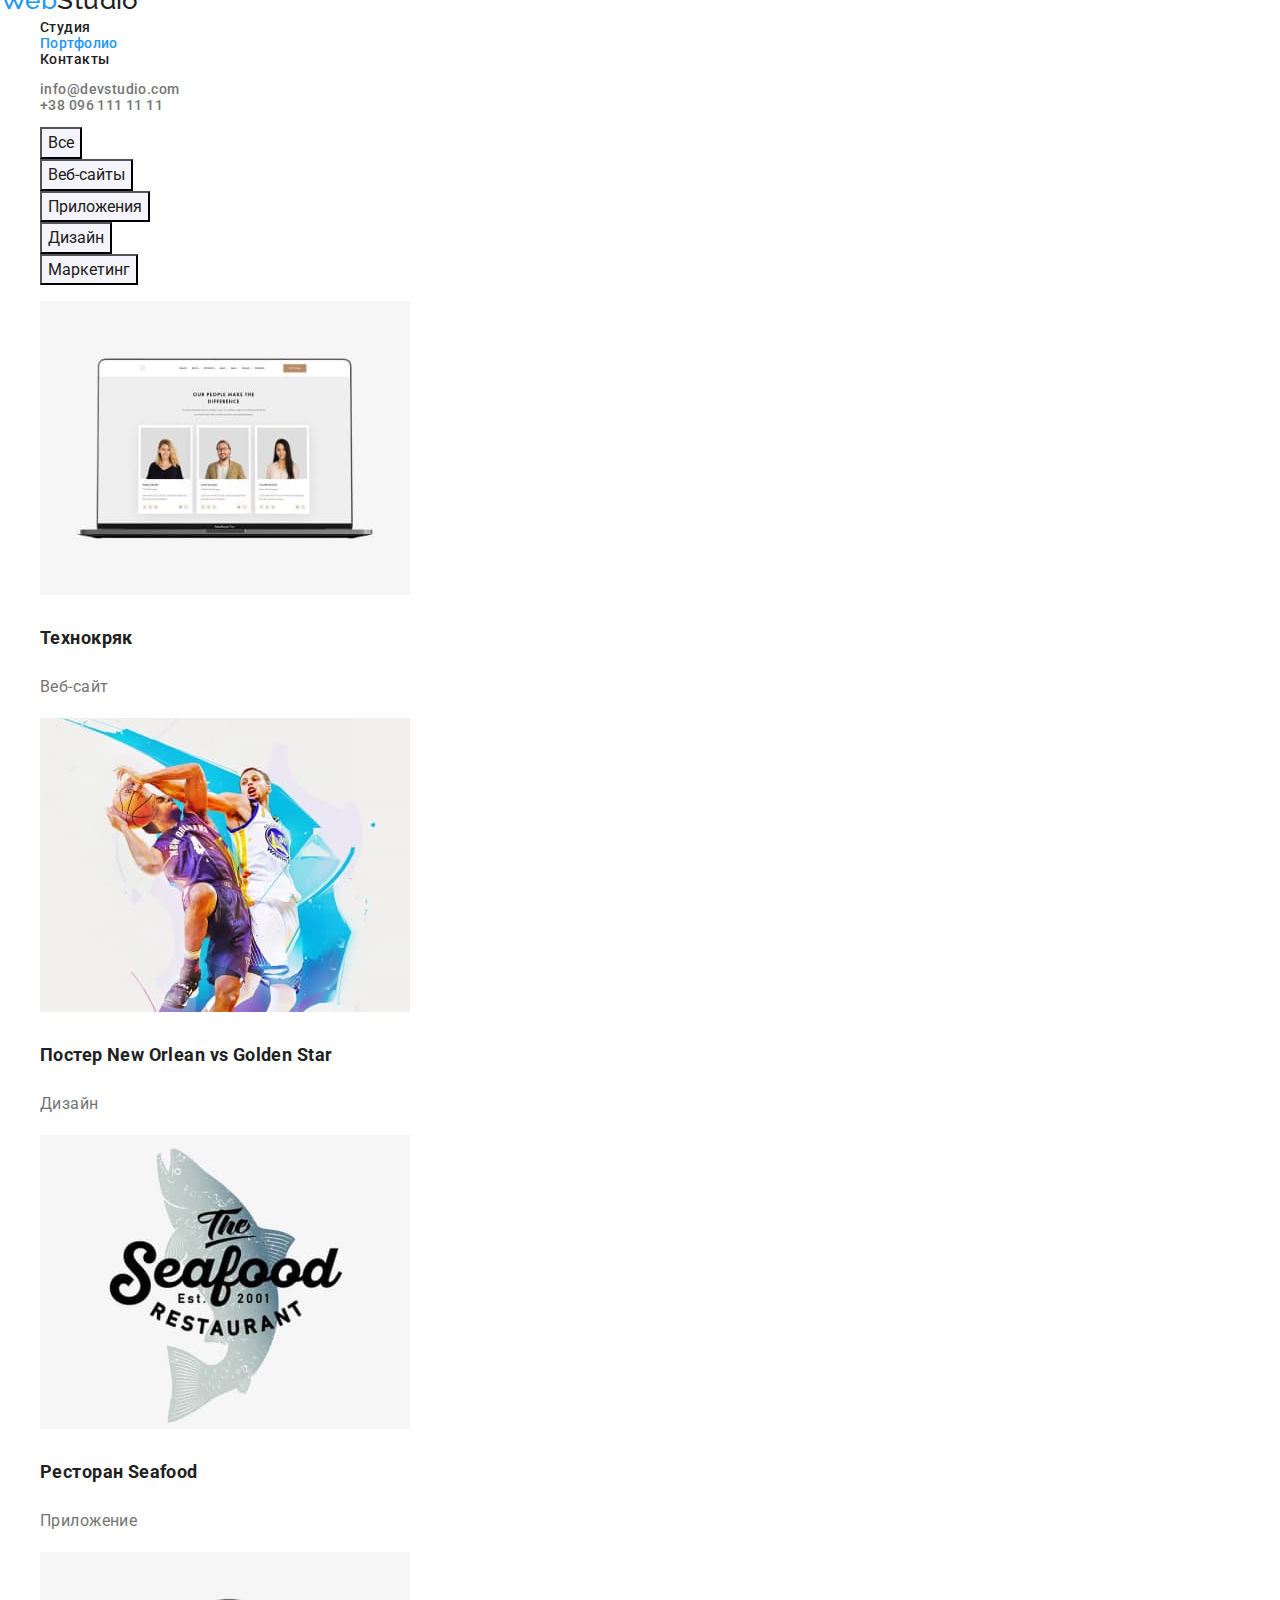
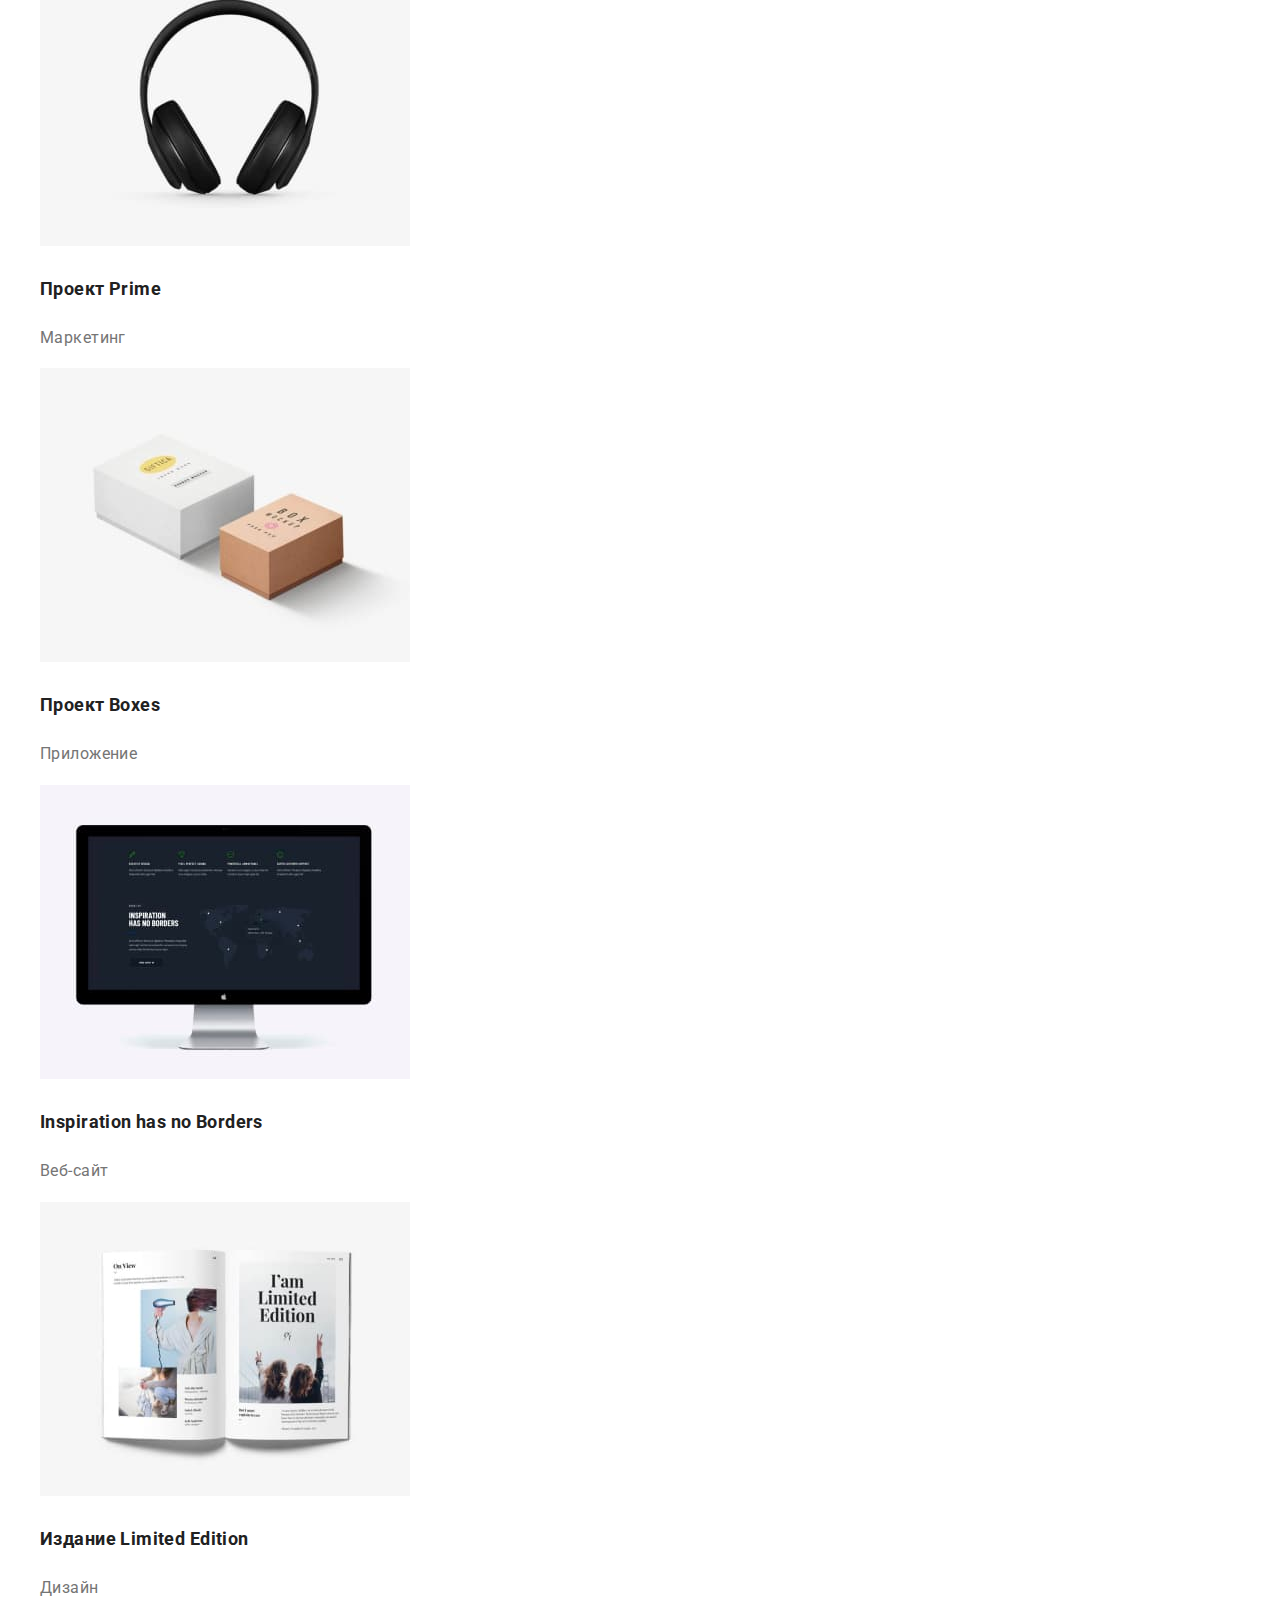
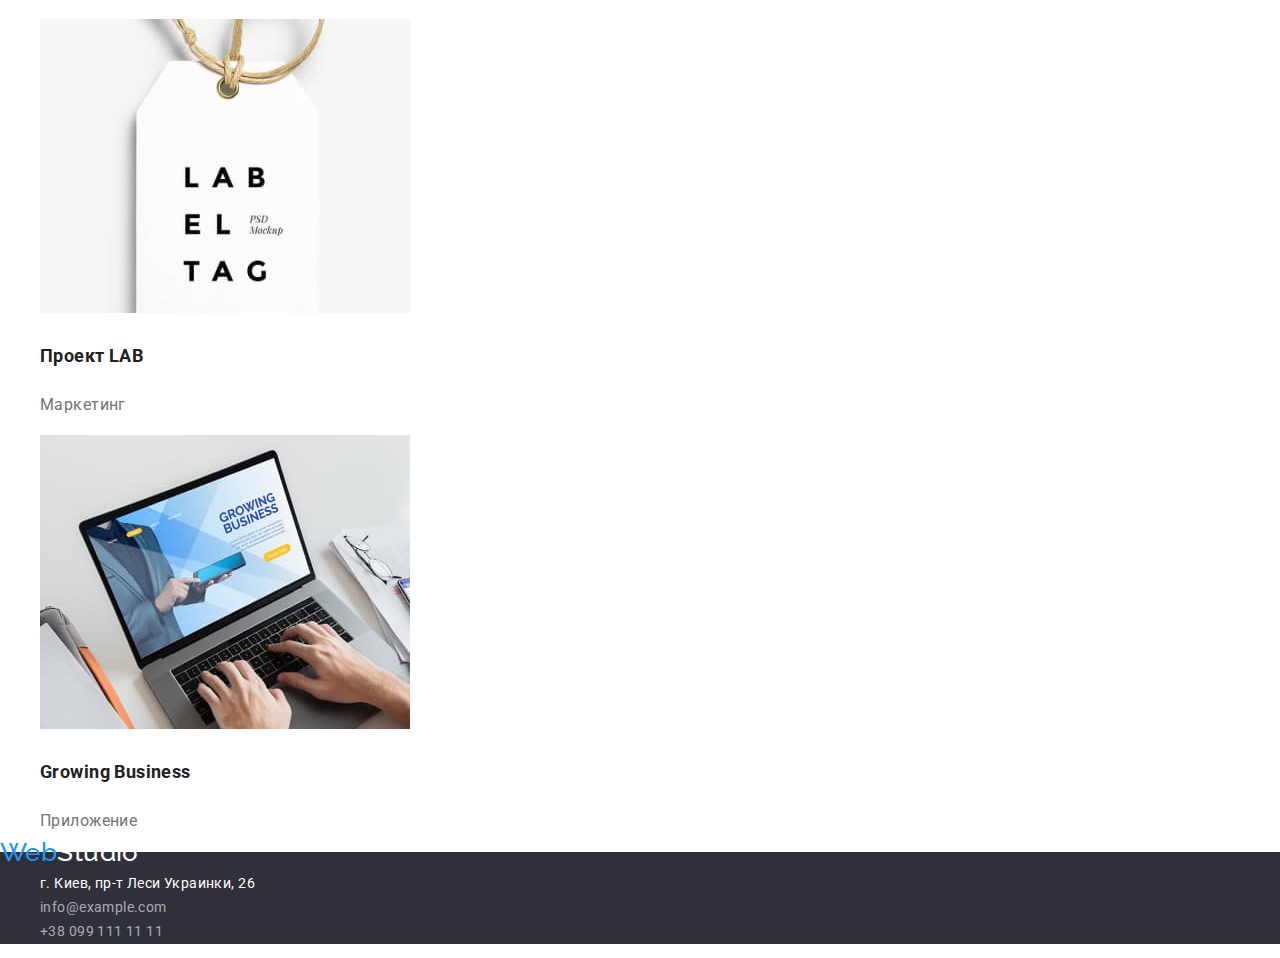
==== portfolio.html @ 85809b9b "Initial commit" ====
<!DOCTYPE html>
<html lang="en">

<head>
    <meta charset="UTF-8">
    <meta http-equiv="X-UA-Compatible" content="IE=edge">
    <meta name="viewport" content="width=device-width, initial-scale=1.0">
    <title>portfolio</title>
    <link rel="preconnect" href="https://fonts.gstatic.com">
    <link
        href="https://fonts.googleapis.com/css2?family=Raleway:wght@700&family=Roboto:wght@400;500;700;900&display=swap"
        rel="stylesheet">
    <link rel="stylesheet"
        href="https://cdnjs.cloudflare.com/ajax/libs/modern-normalize/0.2.0/modern-normalize.min.css">
    <link rel="stylesheet" href="./css/style.css">
</head>

<body>
    <!--шапка-->
    <header>
        <nav>
            <a class="logo" href="/index.html">
                Web<span class="accent">Studio</span>
            </a>

            <ul class="site-nav list">
                <li><a href="./index.html" class="link">Студия</a></li>
                <li><a href="./portfolio.html" class="link current">Портфолио</a></li>
                <li><a href="" class="link">Контакты</a></li>
            </ul>
        </nav>
        <ul class="auth-nav list">
            <li><a href="mailto:info@devstudio.com" class="link">info@devstudio.com</a></li>
            <li><a href="tel:+380961111111" class="link">+38 096 111 11 11</a></li>
        </ul>
    </header>
    <main>
        <!-- уникальный контент страницы-->
        <section class="section-advantages">
            <ul>
                <li><button type="button" class="button link primary secandary">Все</button></li>
                <li><button type="button" class="button link">Веб-сайты</button></li>
                <li><button type="button" class="button link">Приложения</button></li>
                <li><button type="button" class="button link">Дизайн</button></li>
                <li><button type="button" class="button link">Маркетинг</button> </li>
            </ul>
            <!--особенности-->

            <ul class="section-filter">
                <li><img src="./imagest/page2/img8.jpg" alt="Технокряк" width="370">
                    <h2 class="filter">Технокряк</h2>
                    <p>Веб-сайт</p>
                </li>
                <li><img src="./imagest/page2/img9.jpg" alt="Постер New Orlean vs Golden Star" width="370">
                    <h2 class="filter">Постер New Orlean vs Golden Star</h2>
                    <p>Дизайн</p>
                </li>
                <li><img src="./imagest/page2/img10.jpg" alt="Ресторан Seafood" width="370">
                    <h2 class="filter">Ресторан Seafood</h2>
                    <p>Приложение</p>
                </li>
                <li><img src="./imagest/page2/img11.jpg" alt="Проект Prime" width="370">
                    <h2 class="filter">Проект Prime</h2>
                    <p>Маркетинг</p>
                </li>
                <li>
                    <img src="./imagest/page2/img12.jpg" alt="Проект Boxes" width="370">
                    <h2 class="filter">Проект Boxes</h2>
                    <p>Приложение</p>
                </li>
                <li>
                    <img src="./imagest/page2/img13.jpg" alt="Inspiration has no Borders" width="370">
                    <h2 class="filter">Inspiration has no Borders</h2>
                    <p>Веб-сайт</p>
                </li>
                <li>
                    <img src="./imagest/page2/img14.jpg" alt="Издание Limited Edition" width="370">
                    <h2 class="filter">Издание Limited Edition</h2>
                    <p>Дизайн</p>
                </li>
                <li>
                    <img src="./imagest/page2/img15.jpg" alt="Проект LAB" width="370">
                    <h2 class=" filter">Проект LAB</h2>
                    <p>Маркетинг</p>
                </li>
                <li>
                    <img src="./imagest/page2/img16.jpg" alt="Growing Business" width="370">
                    <h2 class="filter">Growing Business</h2>
                    <p>Приложение</p>
                </li>
            </ul>
        </section>
    </main>
    <!-- подвал страницы-->
    <footer class="">
        <div class="dark-bg">
            <a class="logo" href="/index.html">
                Web<span class="accent-logo">Studio</span>
            </a>
            <address>
                <ul class="address-nav list">
                    <li class="address-item"> <a href="" class="link">г. Киев, пр-т Леси Украинки, 26</a> </li>
                    <li> <a href="mailto:info@example.com" class="link">info@example.com</a> </li>
                    <li> <a href="tel:+380991111111" class="link">+38 099 111 11 11</a> </li>
                </ul>
            </address>
        </div>
    </footer>
</body>

</html>
---- css/style.css ----
/*#2F303A вторичный цвет фона  */
/* #212121    основной цвет текста */
/*  #757575 вторичный цвет текста */
/* #ffffff  белый  */
/*#2196F3 акцент */
/*  */

:root {
  --primary-text-color: #212121;
  --list-text-color: #757575;
  --accent-color: #2196f3;
  --premiry-bg-color: #f5f4fa;
  --white-color: #ffffff;
  --dark-bg-color: #2F303A;
}


body {
  font-family: Roboto, sans-serif;
  font-weight:500;
  font-size: 14px;
  line-height:1.71px;
  letter-spacing: 0.03em;
  color:var(--list-text-color);
  background: var(--white-color);
  color: var(--primary-text-color);

}
/* logo */

.logo {
  font-family: Raleway, sans-serif;
  color: var(--accent-color);
  font-size: 26px;
  line-height: 1.2px;
  text-decoration: none;
}
.accent {
  color: var(--primary-text-color);
}

.accent-logo{
  color: var(--white-color);
}

ul {
  list-style: none;
}

/* sait nav */

.site-nav .link {
  color: var(--primary-text-color);
  font-style: 500;
  font-size: 14px;
  line-height: 1.14;
  text-decoration: none;
}
.site-nav .link:hover,
.site-nav .link:focus {
  color: var(--accent-color);
}
.site-nav .link.current {
  color: var(--accent-color);
}

/* auth nav */

.auth-nav .link {
  color: var(--list-text-color);
  font-style: 500;
  font-size: 14px;
  line-height: 1.14;
  text-decoration: none;
}

.auth-nav .link:hover,
.auth-nav .link:focus {
  color: var(--accent-color);
}

/* hero */

.hero-title {
  font-weight: 900;
  font-size: 44px;
  line-height: 1.36;
  text-align: center;
  color: var(--white-color);
}

/* button */

.button {
  background-color: var(--premiry-bg-color);
  color: var(--primary-text-color);
  font-style: 500;
  font-size: 16px;
  line-height: 1.6;
  cursor: pointer;
}

.button.link:hover,
.button.link:focus {
  background-color: var(--accent-color);
  color: var(--white-color);
}

.button.primary {
  background-color: var(--accent-color);
  color: var(--white-color);
}
.button.secandary {
  color: var(--primary-text-color);
  background-color: var(--premiry-bg-color);
}

/* section */
.section-title {
  color: var(--primary-text-color);
  font-weight: 700;
  font-size: 14px;
  line-height: 1.14;
}

/* features */
.feature {
  color: var(--list-text-color);
  font-weight: 400;
  font-size: 14px;
  line-height: 1.7;
}
.section-filter {
  color: var(--list-text-color);
  font-weight: 400;
  font-size: 16px;
  line-height: 1.87;
}
.filter {
  color: var(--primary-text-color);
  font-weight: 700;
  font-size: 18px;
  line-height: 2;
}

.section-caption {
  color: var(--primary-text-color);
  font-weight: 700;
  font-size: 36px;
  line-height: 1.16;
  text-align: center;
}

/* team */

.section{
  background:var(--premiry-bg-color);
}



.team {
  background: var(--white-color);
  font-weight: 400;
  font-size: 16px;
  line-height: 1.18;
}

.section-team {
  color: var(--primary-text-color);
  font-weight: 500;
  font-size: 16px;
  line-height: 1.18;
}

.dark-bg{
background:var(--dark-bg-color)

}

.address-nav .link{
font-weight: 400;
font-size: 14px;
font-style: normal;
line-height: 1.71;
letter-spacing: 0.03em;
color: rgba(255, 255, 255, 0.6);
 text-decoration: none;
}

.address-item .link{
color: var(--white-color)
}

.address-nav .link:hover,
.address-nav .link:focus {
  color: var(--accent-color);
}
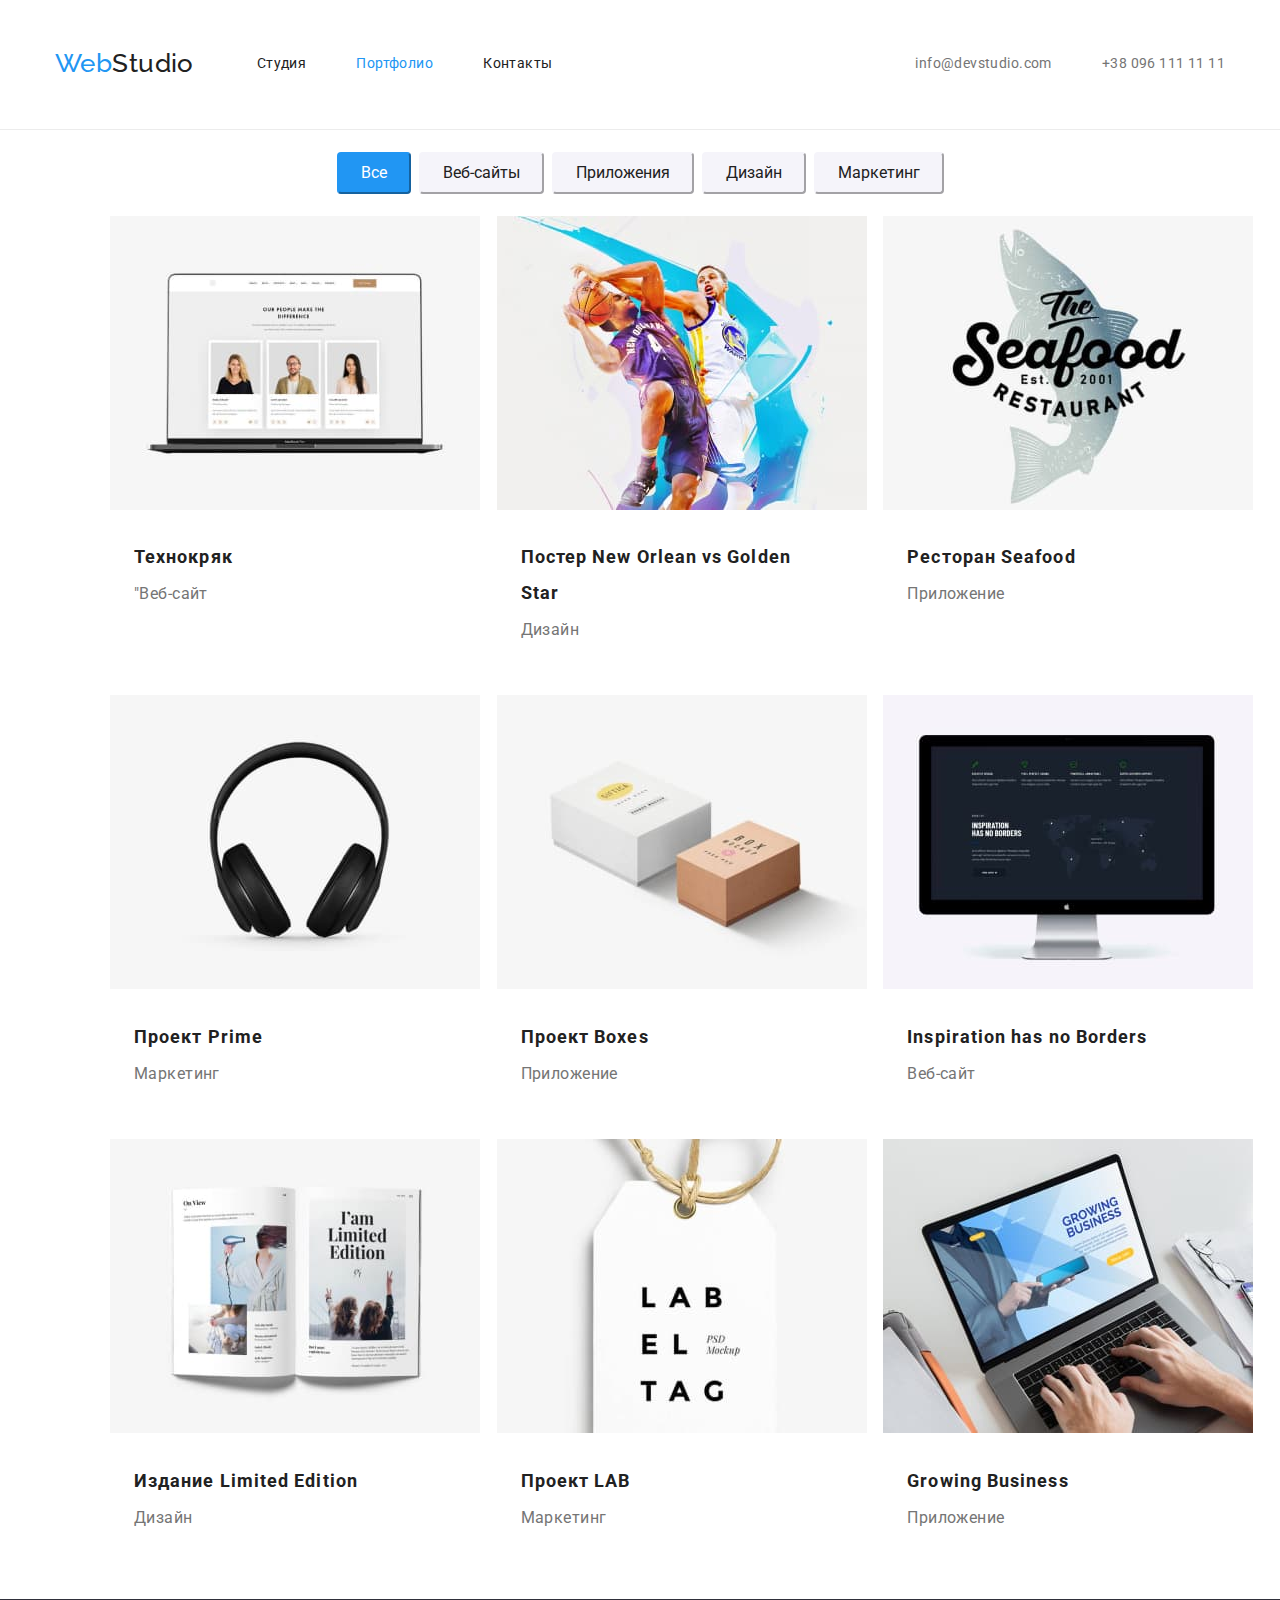
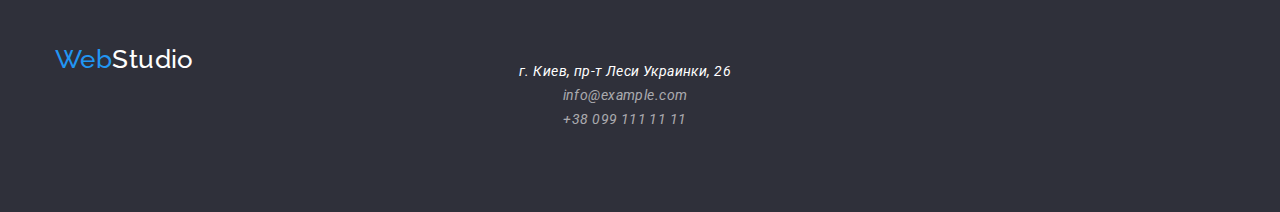
==== commit 91fe362a: "home-work-03" ====
--- a/portfolio.html
+++ b/portfolio.html
@@ -1,111 +1,215 @@
 <!DOCTYPE html>
 <html lang="en">
+  <head>
+    <meta charset="UTF-8" />
+    <meta http-equiv="X-UA-Compatible" content="IE=edge" />
+    <meta name="viewport" content="width=device-width, initial-scale=1.0" />
+    <title>portfolio</title>
+    <link rel="preconnect" href="https://fonts.gstatic.com" />
+    <link
+      href="https://fonts.googleapis.com/css2?family=Raleway:wght@700&family=Roboto:wght@400;500;700;900&display=swap"
+      rel="stylesheet"
+    />
+    <link
+      rel="stylesheet"
+      href="https://cdnjs.cloudflare.com/ajax/libs/modern-normalize/0.2.0/modern-normalize.min.css"
+    />
+    <link rel="stylesheet" href="./css/style.css" />
+  </head>
 
-<head>
-    <meta charset="UTF-8">
-    <meta http-equiv="X-UA-Compatible" content="IE=edge">
-    <meta name="viewport" content="width=device-width, initial-scale=1.0">
-    <title>portfolio</title>
-    <link rel="preconnect" href="https://fonts.gstatic.com">
-    <link
-        href="https://fonts.googleapis.com/css2?family=Raleway:wght@700&family=Roboto:wght@400;500;700;900&display=swap"
-        rel="stylesheet">
-    <link rel="stylesheet"
-        href="https://cdnjs.cloudflare.com/ajax/libs/modern-normalize/0.2.0/modern-normalize.min.css">
-    <link rel="stylesheet" href="./css/style.css">
-</head>
-
-<body>
+  <body>
     <!--шапка-->
-    <header>
+    <header class="header">
+      <div class="container">
         <nav>
-            <a class="logo" href="/index.html">
-                Web<span class="accent">Studio</span>
-            </a>
-
-            <ul class="site-nav list">
-                <li><a href="./index.html" class="link">Студия</a></li>
-                <li><a href="./portfolio.html" class="link current">Портфолио</a></li>
-                <li><a href="" class="link">Контакты</a></li>
-            </ul>
+          <a class="logo" href="/index.html">
+            Web<span class="accent">Studio</span>
+          </a>
+          <ul class="site-nav list">
+            <li class="item"><a href="./index.html" class="link">Студия</a></li>
+            <li class="item">
+              <a href="./portfolio.html" class="link current">Портфолио</a>
+            </li>
+            <li class="item"><a href="" class="link">Контакты</a></li>
+          </ul>
         </nav>
-        <ul class="auth-nav list">
-            <li><a href="mailto:info@devstudio.com" class="link">info@devstudio.com</a></li>
-            <li><a href="tel:+380961111111" class="link">+38 096 111 11 11</a></li>
+        <ul class="contacts list">
+          <li class="item">
+            <a href="mailto:info@devstudio.com" class="link"
+              >info@devstudio.com</a
+            >
+          </li>
+          <li class="item">
+            <a href="tel:+380961111111" class="link">+38 096 111 11 11</a>
+          </li>
         </ul>
+      </div>
     </header>
     <main>
-        <!-- уникальный контент страницы-->
-        <section class="section-advantages">
-            <ul>
-                <li><button type="button" class="button link primary secandary">Все</button></li>
-                <li><button type="button" class="button link">Веб-сайты</button></li>
-                <li><button type="button" class="button link">Приложения</button></li>
-                <li><button type="button" class="button link">Дизайн</button></li>
-                <li><button type="button" class="button link">Маркетинг</button> </li>
+      <!-- уникальный контент страницы-->
+      <section class="portfolio">
+        <div class="container">
+          <ul class="filter-button">
+            <li class="link">
+              <button type="button" class="filter-button link primary">
+                Все
+              </button>
+            </li>
+            <li class="link">
+              <button type="button" class="filter-button link secandary">
+                Веб-сайты
+              </button>
+            </li>
+            <li class="link">
+              <button type="button" class="filter-button link secandary">
+                Приложения
+              </button>
+            </li>
+            <li class="link">
+              <button type="button" class="filter-button link secandary">
+                Дизайн
+              </button>
+            </li>
+            <li class="link">
+              <button type="button" class="filter-button link secandary">
+                Маркетинг
+              </button>
+            </li>
+          </ul>
+          <!--особенности-->
+
+          <div class="container">
+            <ul class="grid">
+              <li class="item">
+                <img
+                  src="./imagest/page2/img8.jpg"
+                  alt="Технокряк"
+                  width="370"
+                />
+                <div class="card-text">
+                  <h2 class="grid-title">Технокряк</h2>
+                  <p class="grid-text">"Веб-сайт</p>
+                </div>
+              </li>
+              <li class="item">
+                <img
+                  src="./imagest/page2/img9.jpg"
+                  alt="Постер New Orlean vs Golden Star"
+                  width="370"
+                />
+                <div class="card-text">
+                  <h2 class="grid-title">Постер New Orlean vs Golden Star</h2>
+                  <p class="grid-text">Дизайн</p>
+                </div>
+              </li>
+              <li class="item">
+                <img
+                  src="./imagest/page2/img10.jpg"
+                  alt="Ресторан Seafood"
+                  width="370"
+                />
+                <div class="card-text">
+                  <h2 class="grid-title">Ресторан Seafood</h2>
+                  <p class="grid-text">Приложение</p>
+                </div>
+              </li>
+              <li class="item">
+                <img
+                  src="./imagest/page2/img11.jpg"
+                  alt="Проект Prime"
+                  width="370"
+                />
+                <div class="card-text">
+                  <h2 class="grid-title">Проект Prime</h2>
+                  <p class="grid-text">Маркетинг</p>
+                </div>
+              </li>
+              <li class="item">
+                <img
+                  src="./imagest/page2/img12.jpg"
+                  alt="Проект Boxes"
+                  width="370"
+                />
+                <div class="card-text">
+                  <h2 class="grid-title">Проект Boxes</h2>
+                  <p class="grid-text">Приложение</p>
+                </div>
+              </li>
+              <li class="item">
+                <img
+                  src="./imagest/page2/img13.jpg"
+                  alt="Inspiration has no Borders"
+                  width="370"
+                />
+                <div class="card-text">
+                  <h2 class="grid-title">Inspiration has no Borders</h2>
+                  <p class="grid-text">Веб-сайт</p>
+                </div>
+              </li>
+              <li class="item">
+                <img
+                  src="./imagest/page2/img14.jpg"
+                  alt="Издание Limited Edition"
+                  width="370"
+                />
+                <div class="card-text">
+                  <h2 class="grid-title">Издание Limited Edition</h2>
+                  <p class="grid-text">Дизайн</p>
+                </div>
+              </li>
+              <li class="item">
+                <img
+                  src="./imagest/page2/img15.jpg"
+                  alt="Проект LAB"
+                  width="370"
+                />
+                <div class="card-text">
+                  <h2 class="grid-title">Проект LAB</h2>
+                  <p class="grid-text">Маркетинг</p>
+                </div>
+              </li>
+              <li class="item">
+                <img
+                  src="./imagest/page2/img16.jpg"
+                  alt="Growing Business"
+                  width="370"
+                />
+                <div class="card-text">
+                  <h2 class="grid-title">Growing Business</h2>
+                  <p class="grid-text">Приложение</p>
+                </div>
+              </li>
             </ul>
-            <!--особенности-->
-
-            <ul class="section-filter">
-                <li><img src="./imagest/page2/img8.jpg" alt="Технокряк" width="370">
-                    <h2 class="filter">Технокряк</h2>
-                    <p>Веб-сайт</p>
-                </li>
-                <li><img src="./imagest/page2/img9.jpg" alt="Постер New Orlean vs Golden Star" width="370">
-                    <h2 class="filter">Постер New Orlean vs Golden Star</h2>
-                    <p>Дизайн</p>
-                </li>
-                <li><img src="./imagest/page2/img10.jpg" alt="Ресторан Seafood" width="370">
-                    <h2 class="filter">Ресторан Seafood</h2>
-                    <p>Приложение</p>
-                </li>
-                <li><img src="./imagest/page2/img11.jpg" alt="Проект Prime" width="370">
-                    <h2 class="filter">Проект Prime</h2>
-                    <p>Маркетинг</p>
-                </li>
-                <li>
-                    <img src="./imagest/page2/img12.jpg" alt="Проект Boxes" width="370">
-                    <h2 class="filter">Проект Boxes</h2>
-                    <p>Приложение</p>
-                </li>
-                <li>
-                    <img src="./imagest/page2/img13.jpg" alt="Inspiration has no Borders" width="370">
-                    <h2 class="filter">Inspiration has no Borders</h2>
-                    <p>Веб-сайт</p>
-                </li>
-                <li>
-                    <img src="./imagest/page2/img14.jpg" alt="Издание Limited Edition" width="370">
-                    <h2 class="filter">Издание Limited Edition</h2>
-                    <p>Дизайн</p>
-                </li>
-                <li>
-                    <img src="./imagest/page2/img15.jpg" alt="Проект LAB" width="370">
-                    <h2 class=" filter">Проект LAB</h2>
-                    <p>Маркетинг</p>
-                </li>
-                <li>
-                    <img src="./imagest/page2/img16.jpg" alt="Growing Business" width="370">
-                    <h2 class="filter">Growing Business</h2>
-                    <p>Приложение</p>
-                </li>
-            </ul>
-        </section>
+          </div>
+        </div>
+      </section>
     </main>
     <!-- подвал страницы-->
-    <footer class="">
-        <div class="dark-bg">
-            <a class="logo" href="/index.html">
-                Web<span class="accent-logo">Studio</span>
-            </a>
-            <address>
-                <ul class="address-nav list">
-                    <li class="address-item"> <a href="" class="link">г. Киев, пр-т Леси Украинки, 26</a> </li>
-                    <li> <a href="mailto:info@example.com" class="link">info@example.com</a> </li>
-                    <li> <a href="tel:+380991111111" class="link">+38 099 111 11 11</a> </li>
-                </ul>
-            </address>
-        </div>
+    <footer class="dark-bg">
+      <div class="container">
+        <a class="link logo" href="./index.html">
+          Web<span class="accent-logo">Studio</span>
+        </a>
+        <address class="connektion">
+          <ul class="address-nav list">
+            <li class="address-item">
+              <a class="link addres" href="">
+                г. Киев, пр-т Леси Украинки, 26</a
+              >
+            </li>
+            <li>
+              <a class="link mail" href="mailto:info@example.com"
+                >info@example.com</a
+              >
+            </li>
+            <li>
+              <a class="link tell" href="tel:+380991111111"
+                >+38 099 111 11 11</a
+              >
+            </li>
+          </ul>
+        </address>
+      </div>
     </footer>
-</body>
-
-</html>+  </body>
+</html>
--- a/css/style.css
+++ b/css/style.css
@@ -11,24 +11,68 @@
   --accent-color: #2196f3;
   --premiry-bg-color: #f5f4fa;
   --white-color: #ffffff;
-  --dark-bg-color: #2F303A;
-}
-
+  --dark-bg-color: #2f303a;
+  --border-header: #ececec;
+  --box-shadow: 0px 1px 3px rgba(0, 0, 0, 0.12), 0px 1px 1px rgba(0, 0, 0, 0.14),
+    0px 2px 1px rgba(0, 0, 0, 0.2);
+  --border-exemple: #eeeeee;
+}
+
+html {
+  box-sizing: border-box;
+}
+
+*,
+*::after,
+*::before {
+  box-sizing: inherit;
+}
 
 body {
   font-family: Roboto, sans-serif;
-  font-weight:500;
-  font-size: 14px;
-  line-height:1.71px;
+  font-weight: 500;
+  font-size: 14px;
+  line-height: 1.71px;
   letter-spacing: 0.03em;
-  color:var(--list-text-color);
+  color: var(--list-text-color);
   background: var(--white-color);
   color: var(--primary-text-color);
-
-}
+}
+/* контейнер навигации*/
+
+.container {
+  width: 1200px;
+  padding-left: 15px;
+  padding-right: 15px;
+  margin-left: auto;
+  margin-right: auto;
+}
+.list {
+  list-style: none;
+  padding-left: 0;
+  margin: 0;
+}
+
+h1,
+h2,
+h3,
+h4,
+h5,
+h6,
+p {
+  margin-top: 0;
+}
+
+.img {
+  display: block;
+  max-width: 100%;
+  height: auto;
+}
+
 /* logo */
 
 .logo {
+  display: block;
   font-family: Raleway, sans-serif;
   color: var(--accent-color);
   font-size: 26px;
@@ -39,19 +83,53 @@
   color: var(--primary-text-color);
 }
 
-.accent-logo{
-  color: var(--white-color);
+.accent-logo {
+  color: var(--white-color);
+}
+
+.logo {
+  margin-right: 93px;
 }
 
 ul {
   list-style: none;
 }
-
+nav {
+  display: inline-flex;
+  align-items: center;
+}
+
+.header .container {
+  display: flex;
+  align-items: center;
+  justify-content: space-between;
+  padding-top: 24px;
+  padding-bottom: 25px;
+}
+header {
+  border-bottom: 1px solid var(--border-header);
+}
 /* sait nav */
 
+.site-nav {
+  display: flex;
+}
+
+.site-nav .item:last-child {
+  margin-right: 0;
+}
+
+.site-nav .item:not(:last-child),
+.contacts .item:not(:last-child) {
+  margin-right: 50px;
+}
+
 .site-nav .link {
-  color: var(--primary-text-color);
-  font-style: 500;
+  display: block;
+  padding-top: 32px;
+  padding-bottom: 32px;
+
+  color: var(--primary-text-color);
   font-size: 14px;
   line-height: 1.14;
   text-decoration: none;
@@ -64,58 +142,105 @@
   color: var(--accent-color);
 }
 
-/* auth nav */
-
-.auth-nav .link {
+/* contacts */
+
+.contacts {
+  display: inline-flex;
+}
+
+.contacts .link {
+  display: block;
+  padding-top: 32px;
+  padding-bottom: 32px;
+
   color: var(--list-text-color);
-  font-style: 500;
   font-size: 14px;
   line-height: 1.14;
   text-decoration: none;
 }
 
-.auth-nav .link:hover,
-.auth-nav .link:focus {
+.contacts .link:hover,
+.contacts .link:focus {
   color: var(--accent-color);
 }
 
+.section {
+  padding-top: 94px;
+  padding-bottom: 94px;
+}
+
 /* hero */
+.hero {
+  background-color: var(--dark-bg-color);
+  text-align: center;
+  padding-top: 200px;
+  padding-bottom: 200px;
+}
 
 .hero-title {
+  width: 696px;
+  margin-right: auto;
+  margin-left: auto;
+  margin-bottom: 30px;
+
+  color: var(--white-color);
   font-weight: 900;
   font-size: 44px;
   line-height: 1.36;
-  text-align: center;
-  color: var(--white-color);
 }
 
 /* button */
 
 .button {
-  background-color: var(--premiry-bg-color);
-  color: var(--primary-text-color);
-  font-style: 500;
+  border-radius: 4px;
+  min-width: 200px;
+  min-height: 50px;
+
+  color: var(--white-color);
+  background-color: var(--accent-color);
+  font-weight: 700;
+  font-size: 16px;
+  line-height: 1.87;
+  letter-spacing: 0.06em;
+  cursor: pointer;
+}
+
+/*  fiter */
+l .filter-button {
+  display: flex;
+  justify-content: center;
+}
+
+.filter-button {
+  padding: 6px 22px;
+  border-radius: 4px;
+
+  color: var(--premiry-bg-color);
+  color: var(--primary-text-color);
   font-size: 16px;
   line-height: 1.6;
   cursor: pointer;
 }
 
-.button.link:hover,
-.button.link:focus {
+.filter-button.link:hover,
+.filter-button.link:focus {
   background-color: var(--accent-color);
   color: var(--white-color);
 }
 
-.button.primary {
+.filter-button.primary {
   background-color: var(--accent-color);
   color: var(--white-color);
-}
-.button.secandary {
+  border-color: var(--accent-color);
+}
+.filter-button.secandary {
   color: var(--primary-text-color);
   background-color: var(--premiry-bg-color);
+  border-color: var(--premiry-bg-color);
 }
 
 /* section */
+
 .section-title {
   color: var(--primary-text-color);
   font-weight: 700;
@@ -124,24 +249,76 @@
 }
 
 /* features */
+
 .feature {
+  display: flex;
+  margin-left: -30px;
+
+  color: var(--list-text-color);
+  padding-left: 15px;
+  font-weight: 400;
+  font-size: 14px;
+  line-height: 1.7;
+}
+.feature .item:nth-child(n) {
+  margin-right: 0;
+}
+
+.advantages li {
+  margin-left: 30px;
+  flex-basis: calc((100%-90px) / 3);
+}
+/* filter */
+
+.filter-button {
+  display: flex;
+  justify-content: center;
+}
+.filter-button > li:not(:first-child) {
+  margin-left: 8px;
+}
+
+.grid {
+  display: flex;
+  flex-wrap: wrap;
+  /*justify-content: space-between;*/
   color: var(--list-text-color);
   font-weight: 400;
-  font-size: 14px;
-  line-height: 1.7;
-}
-.section-filter {
-  color: var(--list-text-color);
-  font-weight: 400;
   font-size: 16px;
   line-height: 1.87;
 }
-.filter {
-  color: var(--primary-text-color);
-  font-weight: 700;
+.grid .item {
+  width: calc((100% - 2 * 30px) / 3);
+  margin-right: 30px;
+  margin-bottom: 30px;
+}
+
+.item:nth-child(3n) {
+  margin-right: 0;
+}
+.grid.item:nth-last-child(-n + 3) {
+  margin-bottom: 0;
+}
+
+.card-text {
+  padding: 20px 24px;
+  border-right: 1px solid var(--border-example);
+  border-bottom: 1px solid var(--border-example);
+  border-left: 1px solid var(--border-example);
+}
+.grid-title {
   font-size: 18px;
   line-height: 2;
-}
+  letter-spacing: 0.06em;
+  color: var(--primary-text-color);
+  margin-bottom: 4px;
+}
+.grid-text {
+  font-size: 16px;
+  line-height: 1.87;
+  color: var(--list-text-color);
+  margin-bottom: 0;
+} /* soft */
 
 .section-caption {
   color: var(--primary-text-color);
@@ -150,49 +327,89 @@
   line-height: 1.16;
   text-align: center;
 }
-
+.soft {
+  display: flex;
+  margin-left: -30px;
+}
+.item-soft {
+  margin-left: 30px;
+  flex-basis: calc((100% - 90px) / 3);
+}
+.work {
+  padding-top: 0;
+}
+.team .section-caption {
+  margin-bottom: 50px;
+}
 /* team */
 
-.section{
-  background:var(--premiry-bg-color);
-}
-
-
-
 .team {
+  background: var(--premiry-bg-color);
+  padding-top: 94px;
+  padding-bottom: 94px;
+}
+
+.team li {
+  margin-left: 30px;
+  flex-basis: calc((100% - 90px) / 3);
+  box-shadow: var(--box-shadow);
+  border-radius: 0px 0px 4px 4px;
+}
+
+.list {
+  display: flex;
+  margin-left: -30px;
+  text-align: center;
+
   background: var(--white-color);
   font-weight: 400;
   font-size: 16px;
   line-height: 1.18;
 }
 
-.section-team {
+.section team {
   color: var(--primary-text-color);
   font-weight: 500;
   font-size: 16px;
   line-height: 1.18;
 }
 
-.dark-bg{
-background:var(--dark-bg-color)
-
-}
-
-.address-nav .link{
-font-weight: 400;
-font-size: 14px;
-font-style: normal;
-line-height: 1.71;
-letter-spacing: 0.03em;
-color: rgba(255, 255, 255, 0.6);
- text-decoration: none;
-}
-
-.address-item .link{
-color: var(--white-color)
-}
-
+.team .section-caption {
+  margin-bottom: 50;
+}
+
+/* address footer*/
+.dark-bg {
+  background: var(--dark-bg-color);
+  padding-top: 60px;
+  padding-bottom: 60px;
+  font-variant: inherit;
+}
+.dark-bg .list {
+  color: var(--bg-color-text);
+  flex-direction: column;
+}
+
+.dark-bg .container {
+  align-items: center;
+  justify-content: flex-start;
+}
+.connektion .list {
+  background: var(--dark-bg-color);
+  margin-bottom: 20px;
+}
+.address-nav .link {
+  font-weight: 400;
+  font-size: 14px;
+  line-height: 1.71;
+  color: rgba(255, 255, 255, 0.6);
+  letter-spacing: 0.03em;
+  text-decoration: none;
+}
 .address-nav .link:hover,
 .address-nav .link:focus {
   color: var(--accent-color);
 }
+.address-item .link {
+  color: var(--white-color);
+}
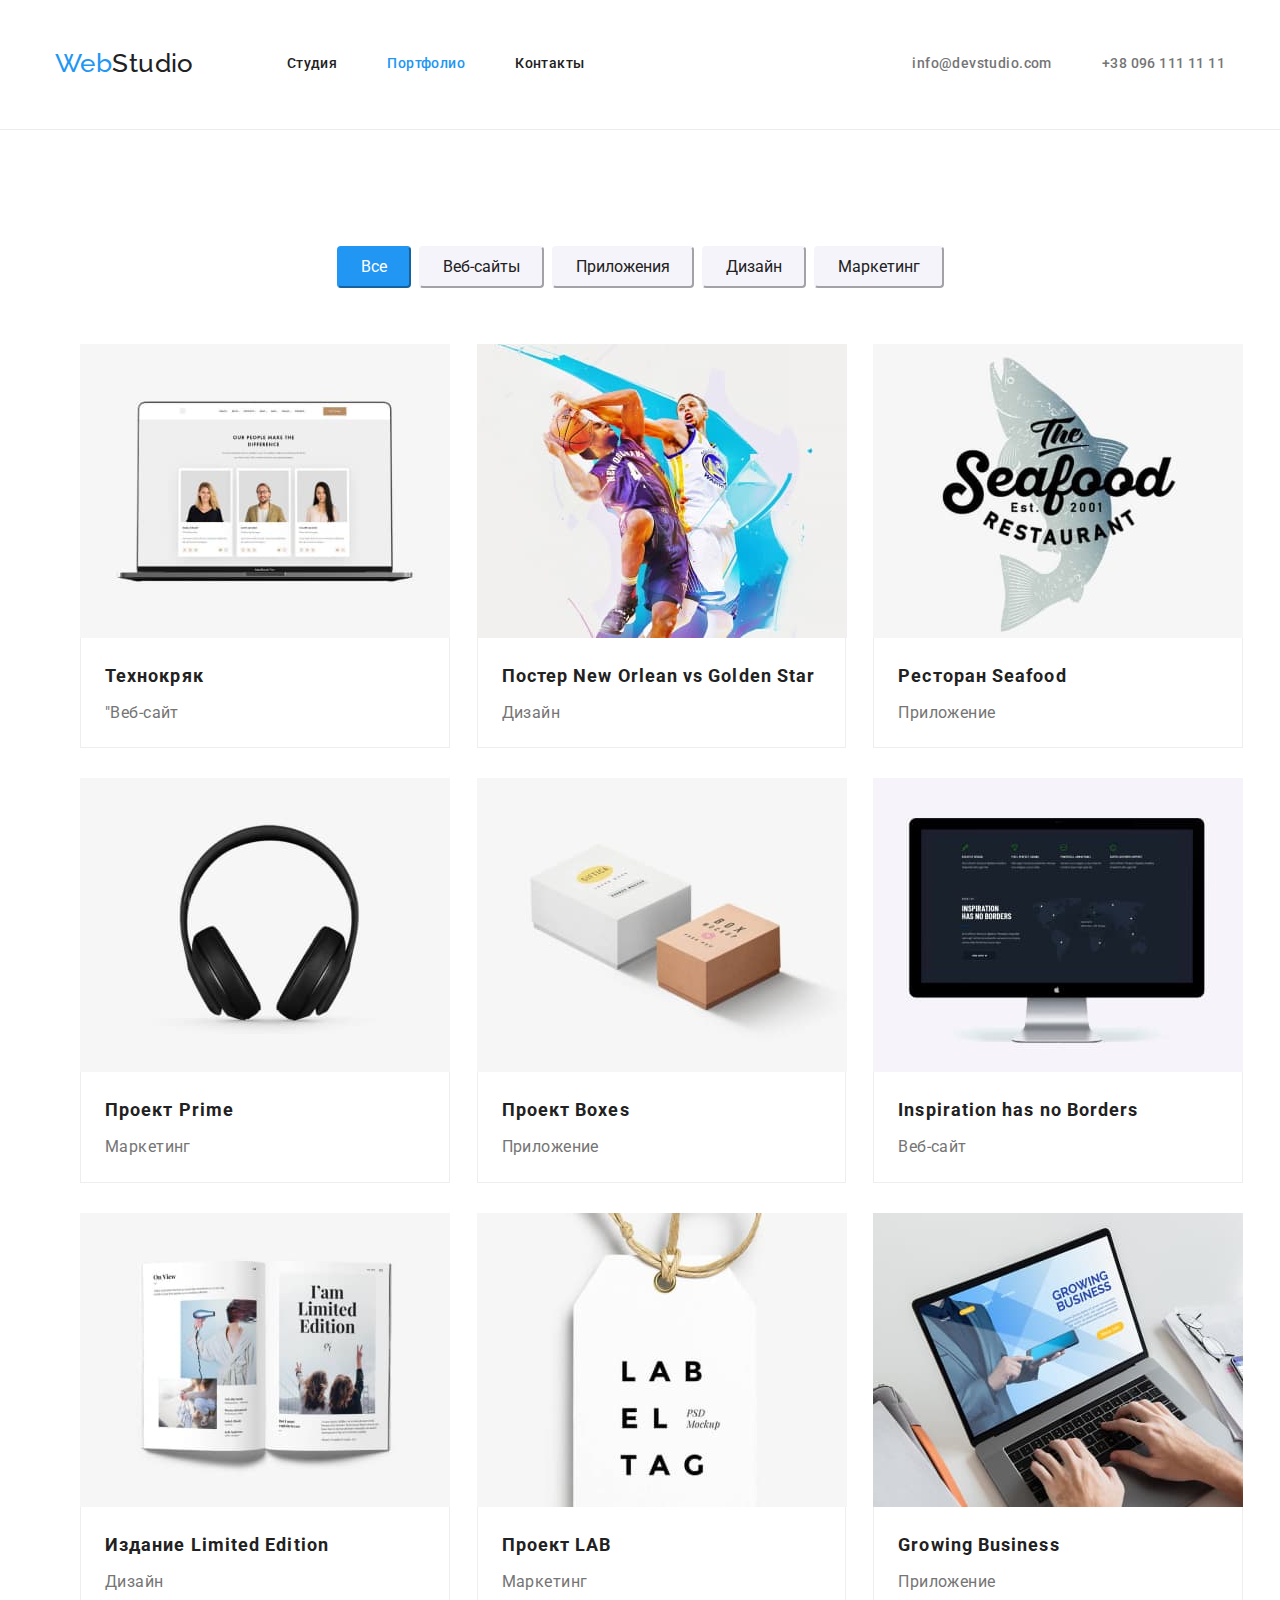
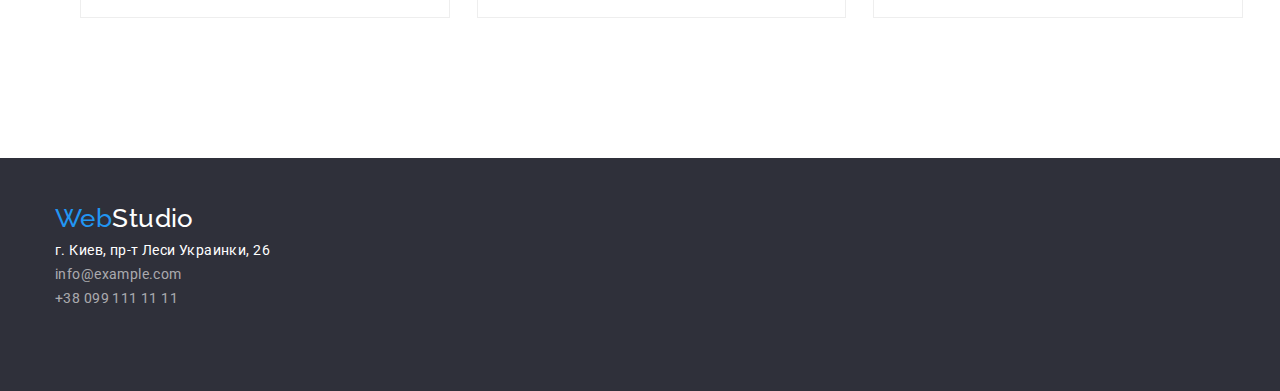
==== commit a0eef11c: "home-work-03-01" ====
--- a/portfolio.html
+++ b/portfolio.html
@@ -81,102 +81,120 @@
           <div class="container">
             <ul class="grid">
               <li class="item">
-                <img
-                  src="./imagest/page2/img8.jpg"
-                  alt="Технокряк"
-                  width="370"
-                />
-                <div class="card-text">
-                  <h2 class="grid-title">Технокряк</h2>
-                  <p class="grid-text">"Веб-сайт</p>
-                </div>
-              </li>
-              <li class="item">
-                <img
-                  src="./imagest/page2/img9.jpg"
-                  alt="Постер New Orlean vs Golden Star"
-                  width="370"
-                />
-                <div class="card-text">
-                  <h2 class="grid-title">Постер New Orlean vs Golden Star</h2>
-                  <p class="grid-text">Дизайн</p>
-                </div>
-              </li>
-              <li class="item">
-                <img
-                  src="./imagest/page2/img10.jpg"
-                  alt="Ресторан Seafood"
-                  width="370"
-                />
-                <div class="card-text">
-                  <h2 class="grid-title">Ресторан Seafood</h2>
-                  <p class="grid-text">Приложение</p>
-                </div>
-              </li>
-              <li class="item">
-                <img
-                  src="./imagest/page2/img11.jpg"
-                  alt="Проект Prime"
-                  width="370"
-                />
-                <div class="card-text">
-                  <h2 class="grid-title">Проект Prime</h2>
-                  <p class="grid-text">Маркетинг</p>
-                </div>
-              </li>
-              <li class="item">
-                <img
-                  src="./imagest/page2/img12.jpg"
-                  alt="Проект Boxes"
-                  width="370"
-                />
-                <div class="card-text">
-                  <h2 class="grid-title">Проект Boxes</h2>
-                  <p class="grid-text">Приложение</p>
-                </div>
-              </li>
-              <li class="item">
-                <img
-                  src="./imagest/page2/img13.jpg"
-                  alt="Inspiration has no Borders"
-                  width="370"
-                />
-                <div class="card-text">
-                  <h2 class="grid-title">Inspiration has no Borders</h2>
-                  <p class="grid-text">Веб-сайт</p>
-                </div>
-              </li>
-              <li class="item">
-                <img
-                  src="./imagest/page2/img14.jpg"
-                  alt="Издание Limited Edition"
-                  width="370"
-                />
-                <div class="card-text">
-                  <h2 class="grid-title">Издание Limited Edition</h2>
-                  <p class="grid-text">Дизайн</p>
-                </div>
-              </li>
-              <li class="item">
-                <img
-                  src="./imagest/page2/img15.jpg"
-                  alt="Проект LAB"
-                  width="370"
-                />
-                <div class="card-text">
-                  <h2 class="grid-title">Проект LAB</h2>
-                  <p class="grid-text">Маркетинг</p>
-                </div>
-              </li>
-              <li class="item">
-                <img
-                  src="./imagest/page2/img16.jpg"
-                  alt="Growing Business"
-                  width="370"
-                />
-                <div class="card-text">
-                  <h2 class="grid-title">Growing Business</h2>
-                  <p class="grid-text">Приложение</p>
+                <div>
+                  <img
+                    src="./imagest/page2/img8.jpg"
+                    alt="Технокряк"
+                    width="370"
+                  />
+                  <div class="card-text">
+                    <h2 class="grid-title">Технокряк</h2>
+                    <p class="grid-text">"Веб-сайт</p>
+                  </div>
+                </div>
+              </li>
+              <li class="item">
+                <div>
+                  <img
+                    src="./imagest/page2/img9.jpg"
+                    alt="Постер New Orlean vs Golden Star"
+                    width="370"
+                  />
+                  <div class="card-text">
+                    <h2 class="grid-title">Постер New Orlean vs Golden Star</h2>
+                    <p class="grid-text">Дизайн</p>
+                  </div>
+                </div>
+              </li>
+              <li class="item">
+                <div>
+                  <img
+                    src="./imagest/page2/img10.jpg"
+                    alt="Ресторан Seafood"
+                    width="370"
+                  />
+                  <div class="card-text">
+                    <h2 class="grid-title">Ресторан Seafood</h2>
+                    <p class="grid-text">Приложение</p>
+                  </div>
+                </div>
+              </li>
+              <li class="item">
+                <div>
+                  <img
+                    src="./imagest/page2/img11.jpg"
+                    alt="Проект Prime"
+                    width="370"
+                  />
+                  <div class="card-text">
+                    <h2 class="grid-title">Проект Prime</h2>
+                    <p class="grid-text">Маркетинг</p>
+                  </div>
+                </div>
+              </li>
+              <li class="item">
+                <div>
+                  <img
+                    src="./imagest/page2/img12.jpg"
+                    alt="Проект Boxes"
+                    width="370"
+                  />
+                  <div class="card-text">
+                    <h2 class="grid-title">Проект Boxes</h2>
+                    <p class="grid-text">Приложение</p>
+                  </div>
+                </div>
+              </li>
+              <li class="item">
+                <div>
+                  <img
+                    src="./imagest/page2/img13.jpg"
+                    alt="Inspiration has no Borders"
+                    width="370"
+                  />
+                  <div class="card-text">
+                    <h2 class="grid-title">Inspiration has no Borders</h2>
+                    <p class="grid-text">Веб-сайт</p>
+                  </div>
+                </div>
+              </li>
+              <li class="item">
+                <div>
+                  <img
+                    src="./imagest/page2/img14.jpg"
+                    alt="Издание Limited Edition"
+                    width="370"
+                  />
+                  <div class="card-text">
+                    <h2 class="grid-title">Издание Limited Edition</h2>
+                    <p class="grid-text">Дизайн</p>
+                  </div>
+                </div>
+              </li>
+              <li class="item">
+                <div>
+                  <img
+                    src="./imagest/page2/img15.jpg"
+                    alt="Проект LAB"
+                    width="370"
+                  />
+                  <div class="card-text">
+                    <h2 class="grid-title">Проект LAB</h2>
+                    <p class="grid-text">Маркетинг</p>
+                  </div>
+                </div>
+              </li>
+              <li class="item">
+                <div>
+                  <img
+                    src="./imagest/page2/img16.jpg"
+                    alt="Growing Business"
+                    width="370"
+                  />
+                  <div class="card-text">
+                    <h2 class="grid-title">Growing Business</h2>
+                    <p class="grid-text">Приложение</p>
+                  </div>
                 </div>
               </li>
             </ul>
--- a/css/style.css
+++ b/css/style.css
@@ -15,7 +15,7 @@
   --border-header: #ececec;
   --box-shadow: 0px 1px 3px rgba(0, 0, 0, 0.12), 0px 1px 1px rgba(0, 0, 0, 0.14),
     0px 2px 1px rgba(0, 0, 0, 0.2);
-  --border-exemple: #eeeeee;
+  --border-example: #eeeeee;
 }
 
 html {
@@ -63,7 +63,7 @@
   margin-top: 0;
 }
 
-.img {
+img {
   display: block;
   max-width: 100%;
   height: auto;
@@ -260,6 +260,9 @@
   font-size: 14px;
   line-height: 1.7;
 }
+.section advantage {
+  padding-bottom: 94px;
+}
 .feature .item:nth-child(n) {
   margin-right: 0;
 }
@@ -269,7 +272,10 @@
   flex-basis: calc((100%-90px) / 3);
 }
 /* filter */
-
+.portfolio {
+  padding-top: 94px;
+  padding-bottom: 94px;
+}
 .filter-button {
   display: flex;
   justify-content: center;
@@ -281,26 +287,21 @@
 .grid {
   display: flex;
   flex-wrap: wrap;
-  /*justify-content: space-between;*/
+  margin-left: -30px;
+  margin-right: -30px;
+  padding-top: 34px;
   color: var(--list-text-color);
   font-weight: 400;
   font-size: 16px;
   line-height: 1.87;
 }
 .grid .item {
-  width: calc((100% - 2 * 30px) / 3);
-  margin-right: 30px;
-  margin-bottom: 30px;
-}
-
-.item:nth-child(3n) {
-  margin-right: 0;
-}
-.grid.item:nth-last-child(-n + 3) {
-  margin-bottom: 0;
+  flex-basis: calc((100% - 30px) / 3);
+  margin: 0 10px 30px 0;
 }
 
 .card-text {
+  margin-right: 17px;
   padding: 20px 24px;
   border-right: 1px solid var(--border-example);
   border-bottom: 1px solid var(--border-example);
@@ -321,6 +322,9 @@
 } /* soft */
 
 .section-caption {
+  margin-bottom: 50px;
+}
+.section-caption {
   color: var(--primary-text-color);
   font-weight: 700;
   font-size: 36px;
@@ -330,6 +334,7 @@
 .soft {
   display: flex;
   margin-left: -30px;
+  padding-bottom: 94px;
 }
 .item-soft {
   margin-left: 30px;
@@ -338,10 +343,11 @@
 .work {
   padding-top: 0;
 }
+/* team */
+
 .team .section-caption {
   margin-bottom: 50px;
 }
-/* team */
 
 .team {
   background: var(--premiry-bg-color);
@@ -351,15 +357,15 @@
 
 .team li {
   margin-left: 30px;
-  flex-basis: calc((100% - 90px) / 3);
+  flex-basis: calc((100% - 60px) / 3);
   box-shadow: var(--box-shadow);
   border-radius: 0px 0px 4px 4px;
 }
 
-.list {
-  display: flex;
+.team .list {
+  display: flex;
+  text-align: center;
   margin-left: -30px;
-  text-align: center;
 
   background: var(--white-color);
   font-weight: 400;
@@ -373,7 +379,17 @@
   font-size: 16px;
   line-height: 1.18;
 }
-
+.section-team {
+  padding-top: 30px;
+  padding-bottom: 10px;
+}
+.profi {
+  padding-bottom: 30px;
+  font-size: 16px;
+  line-height: 1, 18;
+  letter-spacing: 0.03em;
+  color: var(--list-text-color);
+}
 .team .section-caption {
   margin-bottom: 50;
 }
@@ -413,3 +429,15 @@
 .address-item .link {
   color: var(--white-color);
 }
+
+footer .list {
+  text-align: left;
+  margin-left: 0;
+}
+
+footer .logo {
+  margin-bottom: 20px;
+}
+.connektion {
+  font-style: normal;
+}
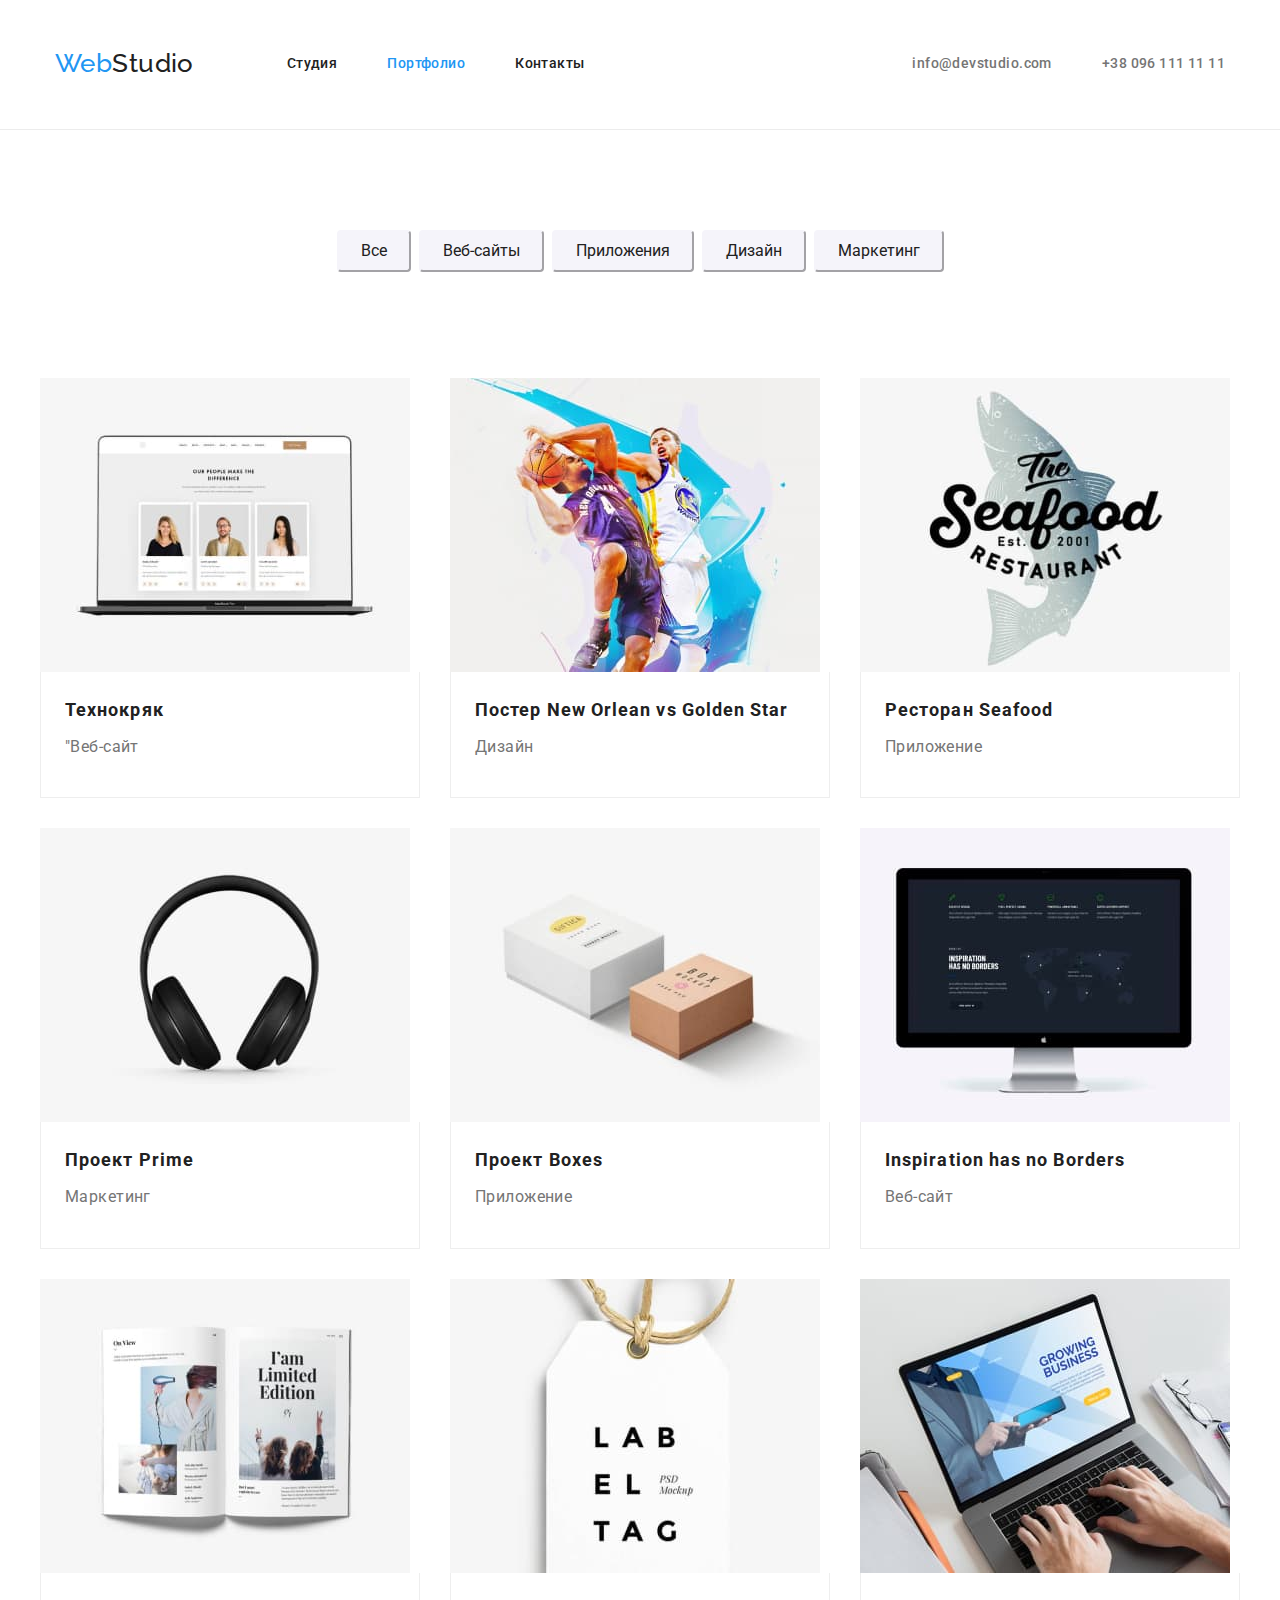
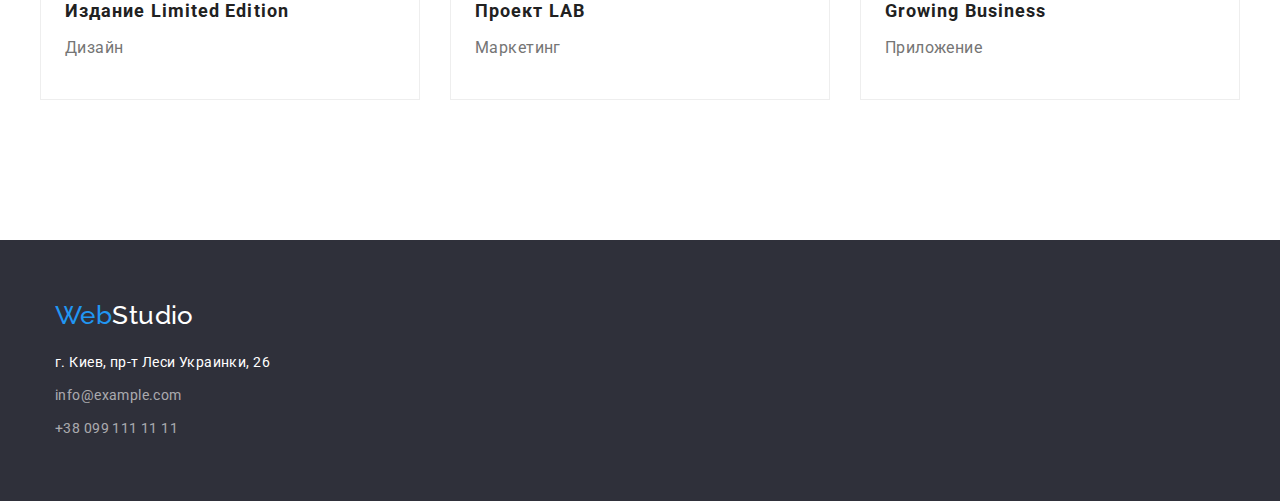
==== commit 4e2f95f3: "home-work-03-02" ====
--- a/portfolio.html
+++ b/portfolio.html
@@ -51,7 +51,7 @@
         <div class="container">
           <ul class="filter-button">
             <li class="link">
-              <button type="button" class="filter-button link primary">
+              <button type="button" class="filter-button link secandary">
                 Все
               </button>
             </li>
@@ -81,120 +81,120 @@
           <div class="container">
             <ul class="grid">
               <li class="item">
-                <div>
+                <a href="">
                   <img
                     src="./imagest/page2/img8.jpg"
                     alt="Технокряк"
                     width="370"
                   />
-                  <div class="card-text">
-                    <h2 class="grid-title">Технокряк</h2>
-                    <p class="grid-text">"Веб-сайт</p>
-                  </div>
-                </div>
-              </li>
-              <li class="item">
-                <div>
+                </a>
+                <div class="card-text">
+                  <h2 class="grid-title">Технокряк</h2>
+                  <p class="grid-text">"Веб-сайт</p>
+                </div>
+              </li>
+              <li class="item">
+                <a href="">
                   <img
                     src="./imagest/page2/img9.jpg"
                     alt="Постер New Orlean vs Golden Star"
                     width="370"
                   />
-                  <div class="card-text">
-                    <h2 class="grid-title">Постер New Orlean vs Golden Star</h2>
-                    <p class="grid-text">Дизайн</p>
-                  </div>
-                </div>
-              </li>
-              <li class="item">
-                <div>
+                </a>
+                <div class="card-text">
+                  <h2 class="grid-title">Постер New Orlean vs Golden Star</h2>
+                  <p class="grid-text">Дизайн</p>
+                </div>
+              </li>
+              <li class="item">
+                <a href="">
                   <img
                     src="./imagest/page2/img10.jpg"
                     alt="Ресторан Seafood"
                     width="370"
                   />
-                  <div class="card-text">
-                    <h2 class="grid-title">Ресторан Seafood</h2>
-                    <p class="grid-text">Приложение</p>
-                  </div>
-                </div>
-              </li>
-              <li class="item">
-                <div>
+                </a>
+                <div class="card-text">
+                  <h2 class="grid-title">Ресторан Seafood</h2>
+                  <p class="grid-text">Приложение</p>
+                </div>
+              </li>
+              <li class="item">
+                <a href="">
                   <img
                     src="./imagest/page2/img11.jpg"
                     alt="Проект Prime"
                     width="370"
                   />
-                  <div class="card-text">
-                    <h2 class="grid-title">Проект Prime</h2>
-                    <p class="grid-text">Маркетинг</p>
-                  </div>
-                </div>
-              </li>
-              <li class="item">
-                <div>
+                </a>
+                <div class="card-text">
+                  <h2 class="grid-title">Проект Prime</h2>
+                  <p class="grid-text">Маркетинг</p>
+                </div>
+              </li>
+              <li class="item">
+                <a href="">
                   <img
                     src="./imagest/page2/img12.jpg"
                     alt="Проект Boxes"
                     width="370"
                   />
-                  <div class="card-text">
-                    <h2 class="grid-title">Проект Boxes</h2>
-                    <p class="grid-text">Приложение</p>
-                  </div>
-                </div>
-              </li>
-              <li class="item">
-                <div>
+                </a>
+                <div class="card-text">
+                  <h2 class="grid-title">Проект Boxes</h2>
+                  <p class="grid-text">Приложение</p>
+                </div>
+              </li>
+              <li class="item">
+                <a href="">
                   <img
                     src="./imagest/page2/img13.jpg"
                     alt="Inspiration has no Borders"
                     width="370"
                   />
-                  <div class="card-text">
-                    <h2 class="grid-title">Inspiration has no Borders</h2>
-                    <p class="grid-text">Веб-сайт</p>
-                  </div>
-                </div>
-              </li>
-              <li class="item">
-                <div>
+                </a>
+                <div class="card-text">
+                  <h2 class="grid-title">Inspiration has no Borders</h2>
+                  <p class="grid-text">Веб-сайт</p>
+                </div>
+              </li>
+              <li class="item">
+                <a href="">
                   <img
                     src="./imagest/page2/img14.jpg"
                     alt="Издание Limited Edition"
                     width="370"
                   />
-                  <div class="card-text">
-                    <h2 class="grid-title">Издание Limited Edition</h2>
-                    <p class="grid-text">Дизайн</p>
-                  </div>
-                </div>
-              </li>
-              <li class="item">
-                <div>
+                </a>
+                <div class="card-text">
+                  <h2 class="grid-title">Издание Limited Edition</h2>
+                  <p class="grid-text">Дизайн</p>
+                </div>
+              </li>
+              <li class="item">
+                <a href="">
                   <img
                     src="./imagest/page2/img15.jpg"
                     alt="Проект LAB"
                     width="370"
                   />
-                  <div class="card-text">
-                    <h2 class="grid-title">Проект LAB</h2>
-                    <p class="grid-text">Маркетинг</p>
-                  </div>
-                </div>
-              </li>
-              <li class="item">
-                <div>
+                </a>
+                <div class="card-text">
+                  <h2 class="grid-title">Проект LAB</h2>
+                  <p class="grid-text">Маркетинг</p>
+                </div>
+              </li>
+              <li class="item">
+                <a href="">
                   <img
                     src="./imagest/page2/img16.jpg"
                     alt="Growing Business"
                     width="370"
                   />
-                  <div class="card-text">
-                    <h2 class="grid-title">Growing Business</h2>
-                    <p class="grid-text">Приложение</p>
-                  </div>
+                </a>
+                <div class="card-text">
+                  <h2 class="grid-title">Growing Business</h2>
+                  <p class="grid-text">Приложение</p>
                 </div>
               </li>
             </ul>
@@ -211,19 +211,15 @@
         <address class="connektion">
           <ul class="address-nav list">
             <li class="address-item">
-              <a class="link addres" href="">
-                г. Киев, пр-т Леси Украинки, 26</a
-              >
-            </li>
-            <li>
-              <a class="link mail" href="mailto:info@example.com"
+              <a class="link a" href=""> г. Киев, пр-т Леси Украинки, 26</a>
+            </li>
+            <li class="address-mail">
+              <a class="link" href="mailto:info@example.com"
                 >info@example.com</a
               >
             </li>
             <li>
-              <a class="link tell" href="tel:+380991111111"
-                >+38 099 111 11 11</a
-              >
+              <a class="link" href="tel:+380991111111">+38 099 111 11 11</a>
             </li>
           </ul>
         </address>
--- a/css/style.css
+++ b/css/style.css
@@ -59,6 +59,7 @@
 h4,
 h5,
 h6,
+ul,
 p {
   margin-top: 0;
 }
@@ -74,9 +75,10 @@
 .logo {
   display: block;
   font-family: Raleway, sans-serif;
+  margin-right: 93px;
   color: var(--accent-color);
   font-size: 26px;
-  line-height: 1.2px;
+  line-height: 1.2;
   text-decoration: none;
 }
 .accent {
@@ -85,15 +87,12 @@
 
 .accent-logo {
   color: var(--white-color);
-}
-
-.logo {
-  margin-right: 93px;
 }
 
 ul {
   list-style: none;
 }
+
 nav {
   display: inline-flex;
   align-items: center;
@@ -170,6 +169,7 @@
 }
 
 /* hero */
+
 .hero {
   background-color: var(--dark-bg-color);
   text-align: center;
@@ -205,15 +205,22 @@
   cursor: pointer;
 }
 
-/*  fiter */
-l .filter-button {
+/*  filter */
+
+.filter-button {
   display: flex;
   justify-content: center;
+  padding-left: 0;
+}
+
+.filter-button > li:not(:first-child) {
+  margin-left: 8px;
 }
 
 .filter-button {
   padding: 6px 22px;
   border-radius: 4px;
+  margin-bottom: 50px;
 
   color: var(--premiry-bg-color);
   color: var(--primary-text-color);
@@ -253,9 +260,9 @@
 .feature {
   display: flex;
   margin-left: -30px;
-
-  color: var(--list-text-color);
-  padding-left: 15px;
+  padding-left: 0;
+
+  color: var(--list-text-color);
   font-weight: 400;
   font-size: 14px;
   line-height: 1.7;
@@ -269,39 +276,36 @@
 
 .advantages li {
   margin-left: 30px;
-  flex-basis: calc((100%-90px) / 3);
+  flex-basis: calc((100% - 90px) / 3);
 }
 /* filter */
 .portfolio {
   padding-top: 94px;
   padding-bottom: 94px;
 }
-.filter-button {
-  display: flex;
-  justify-content: center;
-}
-.filter-button > li:not(:first-child) {
-  margin-left: 8px;
-}
 
 .grid {
   display: flex;
   flex-wrap: wrap;
+  padding-left: 0;
+  padding-top: 0;
   margin-left: -30px;
   margin-right: -30px;
-  padding-top: 34px;
+
   color: var(--list-text-color);
   font-weight: 400;
   font-size: 16px;
   line-height: 1.87;
 }
 .grid .item {
-  flex-basis: calc((100% - 30px) / 3);
-  margin: 0 10px 30px 0;
+  flex-basis: calc((100% - 90px) / 3);
+  margin: 0 30px 30px 0;
+}
+.grid.item:nth-child(n + 3) {
+  margin-bottom: 0;
 }
 
 .card-text {
-  margin-right: 17px;
   padding: 20px 24px;
   border-right: 1px solid var(--border-example);
   border-bottom: 1px solid var(--border-example);
@@ -318,7 +322,6 @@
   font-size: 16px;
   line-height: 1.87;
   color: var(--list-text-color);
-  margin-bottom: 0;
 } /* soft */
 
 .section-caption {
@@ -333,6 +336,7 @@
 }
 .soft {
   display: flex;
+  padding-left: 0;
   margin-left: -30px;
   padding-bottom: 94px;
 }
@@ -360,6 +364,7 @@
   flex-basis: calc((100% - 60px) / 3);
   box-shadow: var(--box-shadow);
   border-radius: 0px 0px 4px 4px;
+  background: var(--white-color);
 }
 
 .team .list {
@@ -367,7 +372,6 @@
   text-align: center;
   margin-left: -30px;
 
-  background: var(--white-color);
   font-weight: 400;
   font-size: 16px;
   line-height: 1.18;
@@ -379,12 +383,16 @@
   font-size: 16px;
   line-height: 1.18;
 }
+.box {
+  margin-bottom: 0;
+  padding-top: 30px;
+  padding-bottom: 30px;
+}
 .section-team {
-  padding-top: 30px;
-  padding-bottom: 10px;
+  margin-bottom: 10px;
 }
 .profi {
-  padding-bottom: 30px;
+  margin-bottom: 0;
   font-size: 16px;
   line-height: 1, 18;
   letter-spacing: 0.03em;
@@ -412,8 +420,9 @@
 }
 .connektion .list {
   background: var(--dark-bg-color);
-  margin-bottom: 20px;
-}
+  margin-bottom: 0;
+}
+
 .address-nav .link {
   font-weight: 400;
   font-size: 14px;
@@ -426,16 +435,23 @@
 .address-nav .link:focus {
   color: var(--accent-color);
 }
+
 .address-item .link {
   color: var(--white-color);
 }
-
+.address-item {
+  margin-bottom: 9px;
+}
+.address-mail {
+  margin-bottom: 9px;
+}
 footer .list {
   text-align: left;
   margin-left: 0;
 }
 
 footer .logo {
+  margin-right: 0;
   margin-bottom: 20px;
 }
 .connektion {
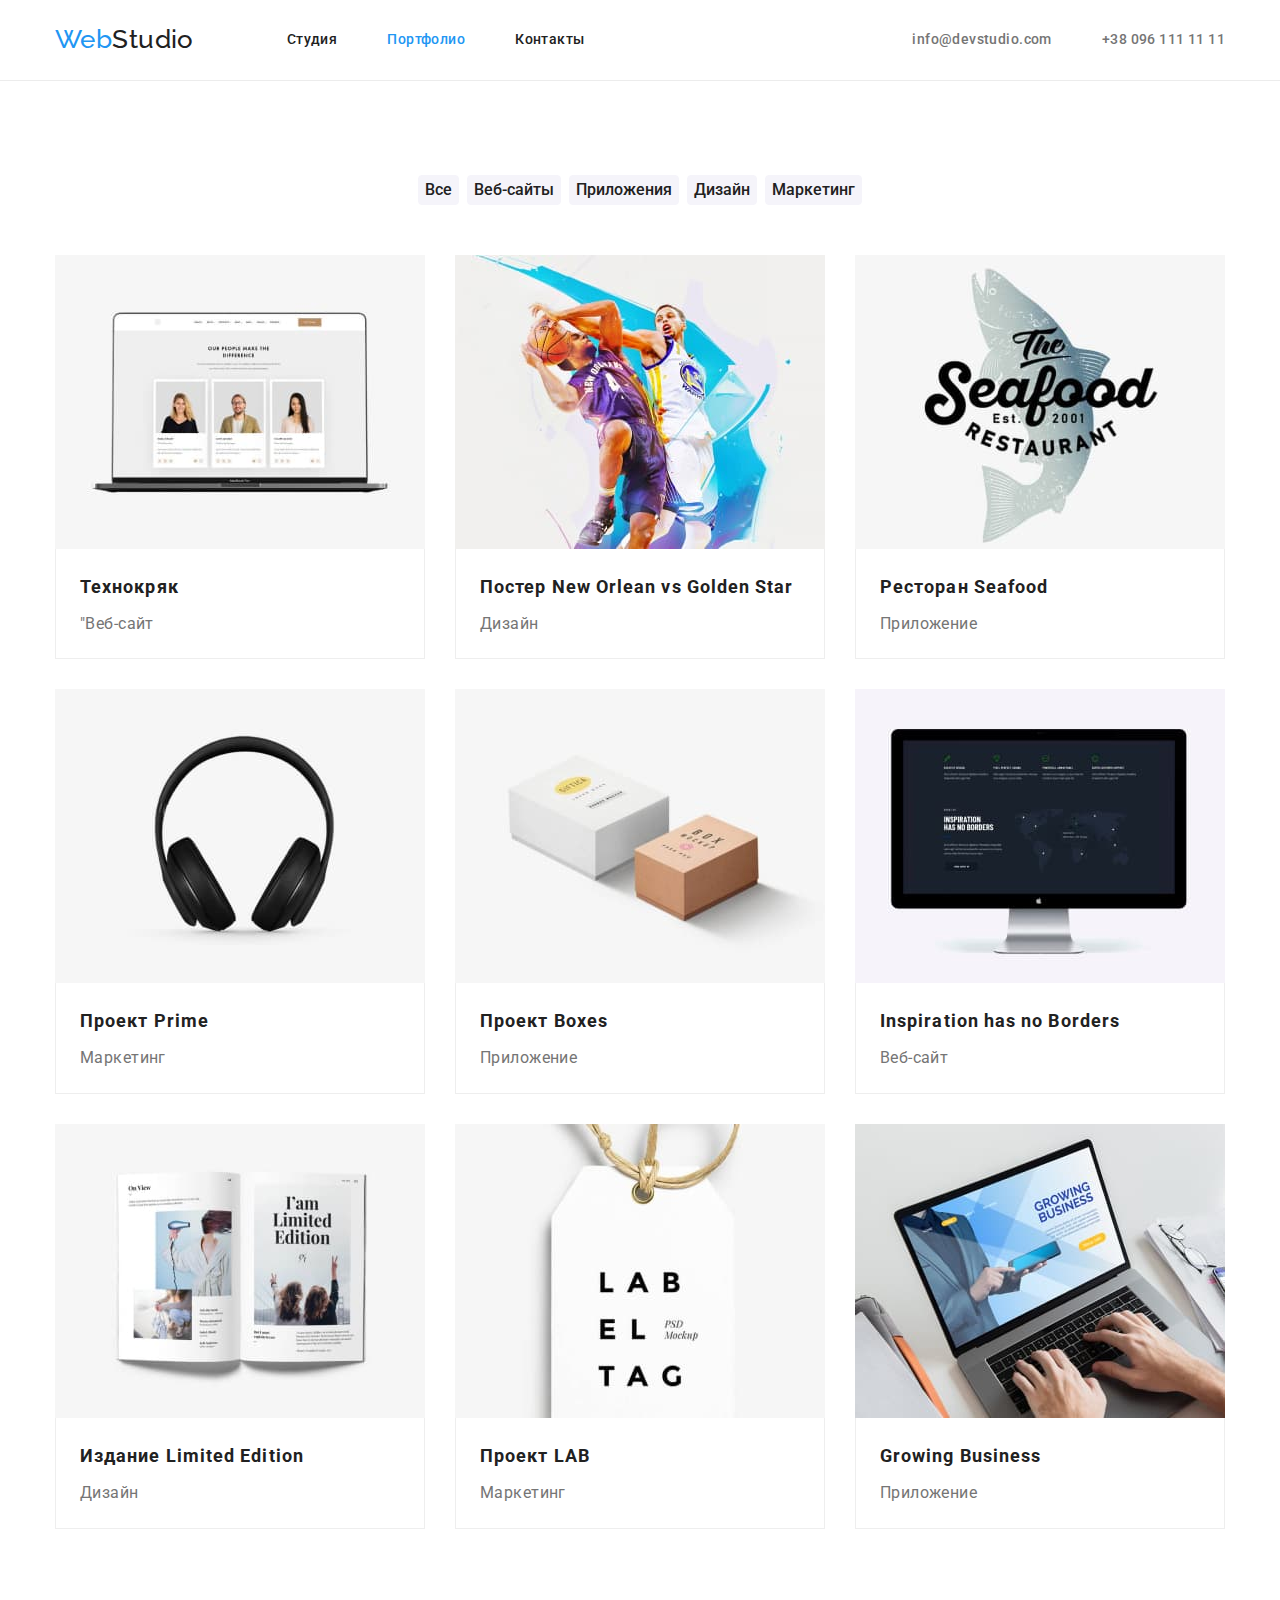
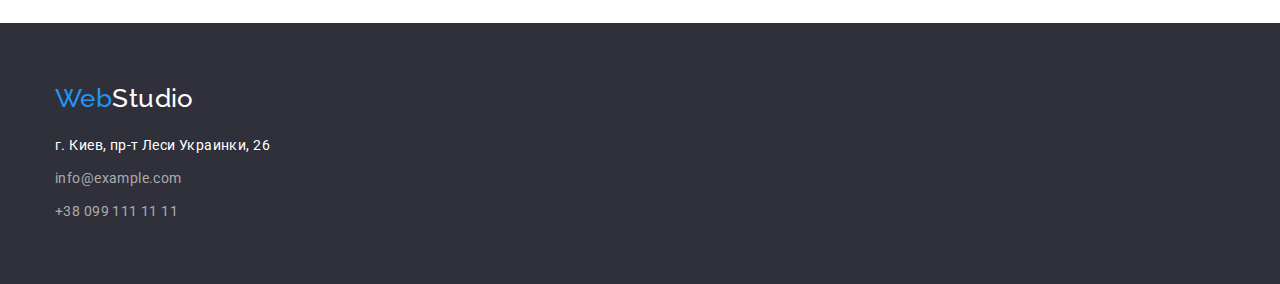
==== commit 62424f14: "home-work-03-03" ====
--- a/portfolio.html
+++ b/portfolio.html
@@ -51,154 +51,152 @@
         <div class="container">
           <ul class="filter-button">
             <li class="link">
-              <button type="button" class="filter-button link secandary">
+              <button type="button" class="filter-btn link secandary">
                 Все
               </button>
             </li>
             <li class="link">
-              <button type="button" class="filter-button link secandary">
+              <button type="button" class="filter-btn link secandary">
                 Веб-сайты
               </button>
             </li>
             <li class="link">
-              <button type="button" class="filter-button link secandary">
+              <button type="button" class="filter-btn link secandary">
                 Приложения
               </button>
             </li>
             <li class="link">
-              <button type="button" class="filter-button link secandary">
+              <button type="button" class="filter-btn link secandary">
                 Дизайн
               </button>
             </li>
             <li class="link">
-              <button type="button" class="filter-button link secandary">
+              <button type="button" class="filter-btn link secandary">
                 Маркетинг
               </button>
             </li>
           </ul>
           <!--особенности-->
 
-          <div class="container">
-            <ul class="grid">
-              <li class="item">
-                <a href="">
-                  <img
-                    src="./imagest/page2/img8.jpg"
-                    alt="Технокряк"
-                    width="370"
-                  />
-                </a>
+          <ul class="grid">
+            <li class="item">
+              <a class="link" href="">
+                <img
+                  src="./imagest/page2/img8.jpg"
+                  alt="Технокряк"
+                  width="370"
+                />
                 <div class="card-text">
                   <h2 class="grid-title">Технокряк</h2>
                   <p class="grid-text">"Веб-сайт</p>
                 </div>
-              </li>
-              <li class="item">
-                <a href="">
-                  <img
-                    src="./imagest/page2/img9.jpg"
-                    alt="Постер New Orlean vs Golden Star"
-                    width="370"
-                  />
-                </a>
+              </a>
+            </li>
+            <li class="item">
+              <a class="link" href="">
+                <img
+                  src="./imagest/page2/img9.jpg"
+                  alt="Постер New Orlean vs Golden Star"
+                  width="370"
+                />
                 <div class="card-text">
                   <h2 class="grid-title">Постер New Orlean vs Golden Star</h2>
                   <p class="grid-text">Дизайн</p>
                 </div>
-              </li>
-              <li class="item">
-                <a href="">
-                  <img
-                    src="./imagest/page2/img10.jpg"
-                    alt="Ресторан Seafood"
-                    width="370"
-                  />
-                </a>
+              </a>
+            </li>
+            <li class="item">
+              <a class="link" href="">
+                <img
+                  src="./imagest/page2/img10.jpg"
+                  alt="Ресторан Seafood"
+                  width="370"
+                />
                 <div class="card-text">
                   <h2 class="grid-title">Ресторан Seafood</h2>
                   <p class="grid-text">Приложение</p>
                 </div>
-              </li>
-              <li class="item">
-                <a href="">
-                  <img
-                    src="./imagest/page2/img11.jpg"
-                    alt="Проект Prime"
-                    width="370"
-                  />
-                </a>
+              </a>
+            </li>
+            <li class="item">
+              <a class="link" href="">
+                <img
+                  src="./imagest/page2/img11.jpg"
+                  alt="Проект Prime"
+                  width="370"
+                />
                 <div class="card-text">
                   <h2 class="grid-title">Проект Prime</h2>
                   <p class="grid-text">Маркетинг</p>
                 </div>
-              </li>
-              <li class="item">
-                <a href="">
-                  <img
-                    src="./imagest/page2/img12.jpg"
-                    alt="Проект Boxes"
-                    width="370"
-                  />
-                </a>
+              </a>
+            </li>
+            <li class="item">
+              <a class="link" href="">
+                <img
+                  src="./imagest/page2/img12.jpg"
+                  alt="Проект Boxes"
+                  width="370"
+                />
                 <div class="card-text">
                   <h2 class="grid-title">Проект Boxes</h2>
                   <p class="grid-text">Приложение</p>
                 </div>
-              </li>
-              <li class="item">
-                <a href="">
-                  <img
-                    src="./imagest/page2/img13.jpg"
-                    alt="Inspiration has no Borders"
-                    width="370"
-                  />
-                </a>
+              </a>
+            </li>
+            <li class="item">
+              <a class="link" href="">
+                <img
+                  src="./imagest/page2/img13.jpg"
+                  alt="Inspiration has no Borders"
+                  width="370"
+                />
                 <div class="card-text">
                   <h2 class="grid-title">Inspiration has no Borders</h2>
                   <p class="grid-text">Веб-сайт</p>
                 </div>
-              </li>
-              <li class="item">
-                <a href="">
-                  <img
-                    src="./imagest/page2/img14.jpg"
-                    alt="Издание Limited Edition"
-                    width="370"
-                  />
-                </a>
+              </a>
+            </li>
+            <li class="item">
+              <a class="link" href="">
+                <img
+                  src="./imagest/page2/img14.jpg"
+                  alt="Издание Limited Edition"
+                  width="370"
+                />
                 <div class="card-text">
                   <h2 class="grid-title">Издание Limited Edition</h2>
                   <p class="grid-text">Дизайн</p>
                 </div>
-              </li>
-              <li class="item">
-                <a href="">
-                  <img
-                    src="./imagest/page2/img15.jpg"
-                    alt="Проект LAB"
-                    width="370"
-                  />
-                </a>
+              </a>
+            </li>
+            <li class="item">
+              <a class="link" href="">
+                <img
+                  src="./imagest/page2/img15.jpg"
+                  alt="Проект LAB"
+                  width="370"
+                />
                 <div class="card-text">
                   <h2 class="grid-title">Проект LAB</h2>
                   <p class="grid-text">Маркетинг</p>
                 </div>
-              </li>
-              <li class="item">
-                <a href="">
-                  <img
-                    src="./imagest/page2/img16.jpg"
-                    alt="Growing Business"
-                    width="370"
-                  />
-                </a>
+              </a>
+            </li>
+            <li class="item">
+              <a class="link" href="">
+                <img
+                  src="./imagest/page2/img16.jpg"
+                  alt="Growing Business"
+                  width="370"
+                />
                 <div class="card-text">
                   <h2 class="grid-title">Growing Business</h2>
                   <p class="grid-text">Приложение</p>
                 </div>
-              </li>
-            </ul>
-          </div>
+              </a>
+            </li>
+          </ul>
         </div>
       </section>
     </main>
--- a/css/style.css
+++ b/css/style.css
@@ -63,6 +63,9 @@
 p {
   margin-top: 0;
 }
+p {
+  margin-bottom: 0;
+}
 
 img {
   display: block;
@@ -102,8 +105,6 @@
   display: flex;
   align-items: center;
   justify-content: space-between;
-  padding-top: 24px;
-  padding-bottom: 25px;
 }
 header {
   border-bottom: 1px solid var(--border-header);
@@ -176,7 +177,10 @@
   padding-top: 200px;
   padding-bottom: 200px;
 }
-
+.hero {
+  background-color: #212121;
+  background-image: url(../imagest/page3/hero.jpg);
+}
 .hero-title {
   width: 696px;
   margin-right: auto;
@@ -211,36 +215,36 @@
   display: flex;
   justify-content: center;
   padding-left: 0;
+  margin-bottom: 50px;
 }
 
 .filter-button > li:not(:first-child) {
   margin-left: 8px;
 }
 
-.filter-button {
-  padding: 6px 22px;
+.filter-btn {
+  font-weight: 500;
+  color: var(--premiry-bg-color);
+  color: var(--primary-text-color);
+  font-size: 16px;
+  line-height: 1.6;
+  border: 1px solid transparent;
   border-radius: 4px;
-  margin-bottom: 50px;
-
-  color: var(--premiry-bg-color);
-  color: var(--primary-text-color);
-  font-size: 16px;
-  line-height: 1.6;
   cursor: pointer;
 }
 
-.filter-button.link:hover,
-.filter-button.link:focus {
+.filter-btn.link:hover,
+.filter-btn.link:focus {
   background-color: var(--accent-color);
   color: var(--white-color);
 }
 
-.filter-button.primary {
+.filter-btn.primary {
   background-color: var(--accent-color);
   color: var(--white-color);
   border-color: var(--accent-color);
 }
-.filter-button.secandary {
+.filter-btn.secandary {
   color: var(--primary-text-color);
   background-color: var(--premiry-bg-color);
   border-color: var(--premiry-bg-color);
@@ -260,6 +264,7 @@
 .feature {
   display: flex;
   margin-left: -30px;
+  margin-bottom: 0;
   padding-left: 0;
 
   color: var(--list-text-color);
@@ -267,9 +272,7 @@
   font-size: 14px;
   line-height: 1.7;
 }
-.section advantage {
-  padding-bottom: 94px;
-}
+
 .feature .item:nth-child(n) {
   margin-right: 0;
 }
@@ -279,6 +282,7 @@
   flex-basis: calc((100% - 90px) / 3);
 }
 /* filter */
+
 .portfolio {
   padding-top: 94px;
   padding-bottom: 94px;
@@ -289,18 +293,23 @@
   flex-wrap: wrap;
   padding-left: 0;
   padding-top: 0;
-  margin-left: -30px;
+  margin-bottom: -30px;
   margin-right: -30px;
 
   color: var(--list-text-color);
   font-weight: 400;
   font-size: 16px;
   line-height: 1.87;
+}
+
+.link {
+  text-decoration: none;
 }
 .grid .item {
   flex-basis: calc((100% - 90px) / 3);
   margin: 0 30px 30px 0;
 }
+
 .grid.item:nth-child(n + 3) {
   margin-bottom: 0;
 }
@@ -310,6 +319,7 @@
   border-right: 1px solid var(--border-example);
   border-bottom: 1px solid var(--border-example);
   border-left: 1px solid var(--border-example);
+  text-decoration: none;
 }
 .grid-title {
   font-size: 18px;
@@ -322,7 +332,9 @@
   font-size: 16px;
   line-height: 1.87;
   color: var(--list-text-color);
-} /* soft */
+}
+
+/* soft */
 
 .section-caption {
   margin-bottom: 50px;
@@ -338,7 +350,7 @@
   display: flex;
   padding-left: 0;
   margin-left: -30px;
-  padding-bottom: 94px;
+  margin-bottom: 0;
 }
 .item-soft {
   margin-left: 30px;
@@ -407,7 +419,6 @@
   background: var(--dark-bg-color);
   padding-top: 60px;
   padding-bottom: 60px;
-  font-variant: inherit;
 }
 .dark-bg .list {
   color: var(--bg-color-text);
